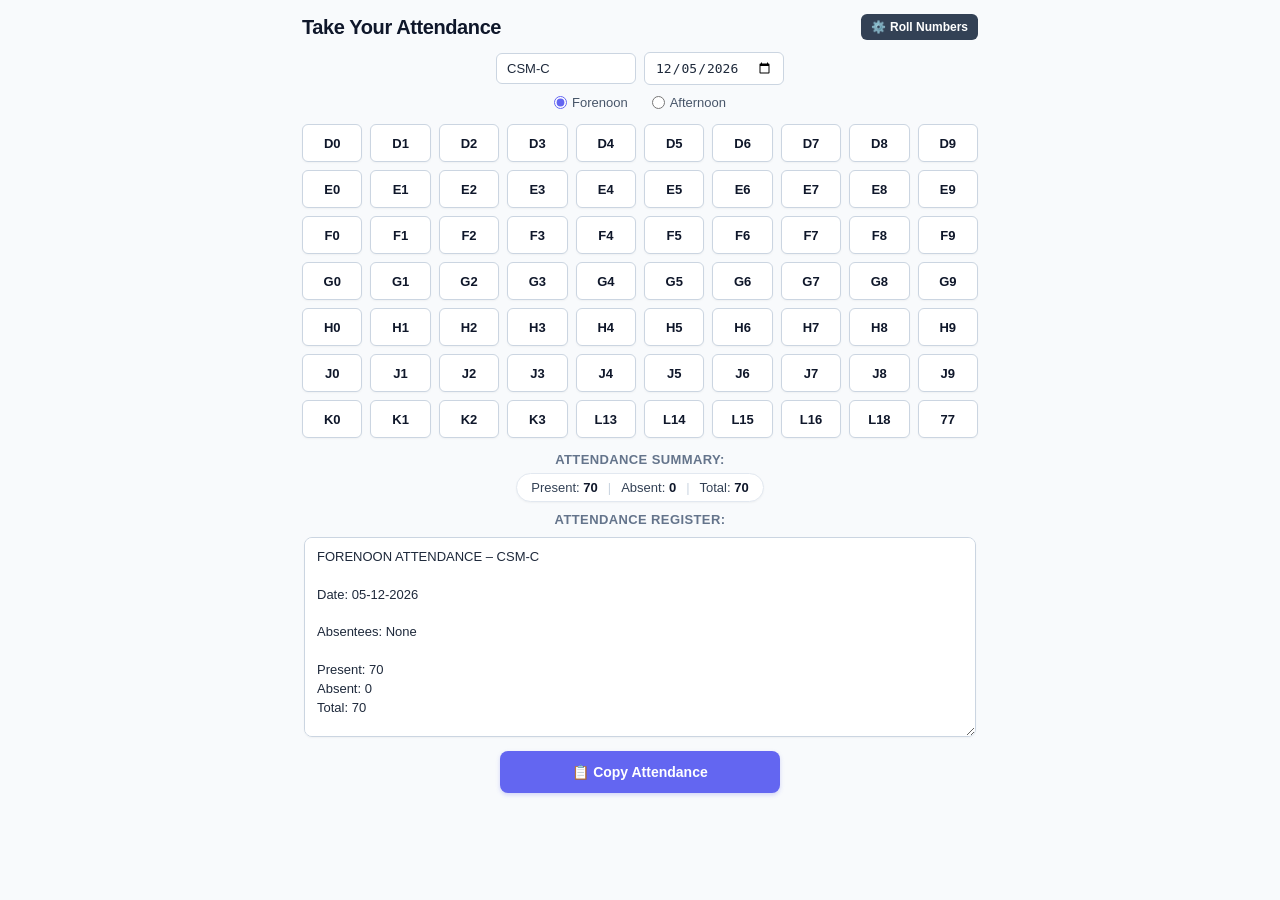
==== index.html @ dca38ea8 "Initial commit: College Attendance Management Web Application" ====
<!DOCTYPE html>
<html lang="en">
<head>
  <meta charset="UTF-8">
  <meta name="viewport" content="width=device-width, initial-scale=1.0">
  <title>College Attendance</title>
  <link rel="stylesheet" href="style.css">
</head>
<body>

  <!-- Top Navigation / Header -->
  <div class="header-bar">
    <h1>Take Your Attendance</h1>
    <button class="settings-btn" onclick="openRollManager()" title="Manage Roll Numbers">
      <span class="settings-icon">⚙️</span> <span class="settings-label">Roll Numbers</span>
    </button>
  </div>

  <!-- Subject & Date -->
  <div class="top">
    <input type="text" id="subject" placeholder="Enter Subject" value="CSM-C" autocomplete="off">
    <input type="date" id="date">
  </div>

  <!-- Session Selection -->
  <div class="session-control">
    <label class="radio-label">
      <input type="radio" name="session" value="FORENOON" checked>
      <span>Forenoon</span>
    </label>
    <label class="radio-label">
      <input type="radio" name="session" value="AFTERNOON">
      <span>Afternoon</span>
    </label>
  </div>

  <!-- Roll buttons container -->
  <div id="rollContainer" class="roll-grid"></div>

  <!-- Summary -->
  <div class="summary-section">
    <h3 class="section-title">Attendance Summary:</h3>
    <div class="summary-bar">
      <span class="summary-item">Present: <b id="present">0</b></span>
      <span class="summary-divider">|</span>
      <span class="summary-item">Absent: <b id="absentCount">0</b></span>
      <span class="summary-divider">|</span>
      <span class="summary-item">Total: <b id="total">0</b></span>
    </div>
  </div>

  <!-- Output -->
  <div class="register-section">
    <h3 class="section-title">Attendance Register:</h3>
    <textarea id="output" readonly></textarea>
    <br>
    <button class="copy-btn" onclick="copyText()">📋 Copy Attendance</button>
  </div>

  <!-- Roll Number Management Modal -->
  <div id="settingsModal" class="modal-overlay" style="display: none;">
    <div class="modal-content">
      <div class="modal-header">
        <h2>Roll Number Management (<span id="modalClassBadge">CSM-C</span>)</h2>
        <button class="close-btn" onclick="closeRollManager()">&times;</button>
      </div>
      
      <div class="modal-toolbar">
        <button class="btn-primary" onclick="openAddRollModal()">+ Add Roll Number</button>
        <div class="search-box">
          <input type="text" id="rollSearchInput" placeholder="Search Roll Number..." oninput="handleRollSearch(this.value)">
        </div>
      </div>

      <div class="roll-list-container">
        <table class="roll-table">
          <thead>
            <tr>
              <th style="width: 50px;">#</th>
              <th>Roll Number</th>
              <th style="width: 100px;">Reorder</th>
              <th style="width: 140px;">Actions</th>
            </tr>
          </thead>
          <tbody id="rollTableBody">
            <!-- Dynamic Roll rows -->
          </tbody>
        </table>
      </div>

      <div class="modal-footer">
        <button class="btn-danger-outline" onclick="handleResetRolls()">Reset to Default Roll Numbers</button>
        <button class="btn-secondary" onclick="closeRollManager()">Close</button>
      </div>
    </div>
  </div>

  <!-- Add / Edit Roll Number Modal -->
  <div id="rollEditModal" class="modal-overlay" style="display: none;">
    <div class="modal-content modal-sm">
      <div class="modal-header">
        <h3 id="rollEditModalTitle">Add Roll Number</h3>
        <button class="close-btn" onclick="closeRollEditModal()">&times;</button>
      </div>
      <div class="modal-body">
        <label for="rollInput">Roll Number:</label>
        <input type="text" id="rollInput" placeholder="e.g. L19" maxlength="20" autofocus>
        <p id="rollInputError" class="error-msg" style="display: none;"></p>
      </div>
      <div class="modal-footer">
        <button class="btn-secondary" onclick="closeRollEditModal()">Cancel</button>
        <button class="btn-primary" id="saveRollBtn" onclick="saveRollNumber()">Save</button>
      </div>
    </div>
  </div>

  <script src="scrip.js"></script>
</body>
</html>
---- style.css ----
/* =========================================================
   Universal Reset & Base Styles
   ========================================================= */
*, *::before, *::after {
  box-sizing: border-box;
}

html, body {
  margin: 0;
  padding: 0;
  width: 100%;
  max-width: 100vw;
  overflow-x: hidden;
  font-family: -apple-system, BlinkMacSystemFont, "Segoe UI", Roboto, Helvetica, Arial, sans-serif;
  background: #f8fafc;
  color: #1e293b;
  -webkit-font-smoothing: antialiased;
}

body {
  padding: 10px 10px 24px 10px;
  text-align: center;
}

/* =========================================================
   Header Bar
   ========================================================= */
.header-bar {
  display: flex;
  justify-content: space-between;
  align-items: center;
  max-width: 680px;
  margin: 0 auto 8px auto;
  padding: 4px 2px;
}

.header-bar h1 {
  font-size: 1.25rem;
  font-weight: 700;
  margin: 0;
  color: #0f172a;
  letter-spacing: -0.02em;
}

.settings-btn {
  padding: 6px 10px;
  font-size: 12px;
  font-weight: 600;
  background: #334155;
  color: #ffffff;
  border-radius: 6px;
  border: none;
  cursor: pointer;
  display: inline-flex;
  align-items: center;
  gap: 4px;
  white-space: nowrap;
  touch-action: manipulation;
  transition: background 0.15s ease;
}

.settings-btn:hover {
  background: #1e293b;
}

/* =========================================================
   Controls (Subject, Date, Session)
   ========================================================= */
.top {
  display: flex;
  justify-content: center;
  align-items: center;
  gap: 8px;
  flex-wrap: wrap;
  max-width: 680px;
  margin: 0 auto 6px auto;
}

.top input {
  padding: 7px 10px;
  width: 140px;
  border-radius: 6px;
  border: 1px solid #cbd5e1;
  font-size: 13px;
  background: #ffffff;
  color: #1e293b;
  outline: none;
  transition: border-color 0.15s;
}

.top input:focus {
  border-color: #6366f1;
  box-shadow: 0 0 0 2px rgba(99, 102, 241, 0.15);
}

.session-control {
  display: flex;
  justify-content: center;
  align-items: center;
  gap: 12px;
  margin: 6px auto 10px auto;
  font-size: 13px;
  font-weight: 500;
  color: #475569;
}

.radio-label {
  display: inline-flex;
  align-items: center;
  gap: 5px;
  cursor: pointer;
  user-select: none;
  padding: 4px 6px;
  border-radius: 4px;
}

.radio-label input {
  margin: 0;
  cursor: pointer;
  accent-color: #6366f1;
}

/* =========================================================
   Roll Numbers Responsive Grid
   ========================================================= */
.roll-grid {
  display: grid;
  grid-template-columns: repeat(5, 1fr);
  gap: 6px;
  max-width: 680px;
  margin: 8px auto 14px auto;
  padding: 0 2px;
}

/* Breakpoints for column density */
@media (max-width: 340px) {
  .roll-grid {
    grid-template-columns: repeat(4, 1fr);
    gap: 4px;
  }
}

@media (min-width: 390px) and (max-width: 539px) {
  .roll-grid {
    grid-template-columns: repeat(6, 1fr);
    gap: 6px;
  }
}

@media (min-width: 540px) and (max-width: 767px) {
  .roll-grid {
    grid-template-columns: repeat(8, 1fr);
    gap: 6px;
  }
}

@media (min-width: 768px) {
  .roll-grid {
    grid-template-columns: repeat(10, 1fr);
    gap: 8px;
  }
}

.roll-btn {
  width: 100%;
  height: 38px;
  min-height: 38px;
  padding: 0;
  margin: 0;
  border-radius: 6px;
  border: 1px solid #cbd5e1;
  cursor: pointer;
  background: #ffffff;
  color: #0f172a;
  font-size: 13px;
  font-weight: 600;
  display: flex;
  align-items: center;
  justify-content: center;
  user-select: none;
  touch-action: manipulation;
  -webkit-tap-highlight-color: transparent;
  box-shadow: 0 1px 2px rgba(0, 0, 0, 0.04);
  transition: transform 0.1s, background-color 0.15s, border-color 0.15s;
}

.roll-btn:hover {
  background: #f1f5f9;
}

.roll-btn:active {
  transform: scale(0.93);
}

.roll-btn.absent {
  background: #ef4444;
  border-color: #dc2626;
  color: #ffffff;
  font-weight: 700;
  box-shadow: 0 2px 4px rgba(239, 68, 68, 0.25);
}

/* =========================================================
   Attendance Summary
   ========================================================= */
.summary-section {
  max-width: 680px;
  margin: 8px auto;
  padding: 0 4px;
}

.section-title {
  font-size: 13px;
  font-weight: 600;
  margin: 0 0 6px 0;
  color: #64748b;
  text-transform: uppercase;
  letter-spacing: 0.03em;
}

.summary-bar {
  display: inline-flex;
  align-items: center;
  justify-content: center;
  gap: 10px;
  background: #ffffff;
  padding: 6px 14px;
  border-radius: 20px;
  border: 1px solid #e2e8f0;
  font-size: 13px;
  color: #334155;
  box-shadow: 0 1px 2px rgba(0, 0, 0, 0.04);
}

.summary-divider {
  color: #cbd5e1;
}

.summary-item b {
  color: #0f172a;
}

/* =========================================================
   Attendance Register & Copy Button
   ========================================================= */
.register-section {
  max-width: 680px;
  margin: 10px auto 0 auto;
  padding: 0 4px;
}

textarea {
  width: 100%;
  height: 200px;
  margin: 4px 0 10px 0;
  font-size: 13px;
  line-height: 1.45;
  font-family: inherit;
  border-radius: 8px;
  border: 1px solid #cbd5e1;
  padding: 10px 12px;
  box-sizing: border-box;
  resize: vertical;
  background: #ffffff;
  color: #1e293b;
  box-shadow: 0 1px 2px rgba(0, 0, 0, 0.04);
}

textarea:focus {
  outline: none;
  border-color: #6366f1;
}

.copy-btn {
  width: 100%;
  max-width: 280px;
  height: 42px;
  padding: 0 16px;
  margin: 0 auto;
  cursor: pointer;
  border-radius: 8px;
  border: none;
  background: #6366f1;
  color: #ffffff;
  font-size: 14px;
  font-weight: 600;
  display: inline-flex;
  align-items: center;
  justify-content: center;
  gap: 6px;
  touch-action: manipulation;
  box-shadow: 0 2px 4px rgba(99, 102, 241, 0.25);
  transition: background 0.15s, transform 0.1s;
}

.copy-btn:hover {
  background: #4f46e5;
}

.copy-btn:active {
  transform: scale(0.97);
}

/* =========================================================
   Modal & Settings UI Styles (Mobile Optimized)
   ========================================================= */
.modal-overlay {
  position: fixed;
  inset: 0;
  width: 100vw;
  height: 100vh;
  background: rgba(15, 23, 42, 0.65);
  backdrop-filter: blur(4px);
  display: flex;
  justify-content: center;
  align-items: center;
  z-index: 9999;
  padding: 10px;
}

.modal-content {
  background: #ffffff;
  border-radius: 12px;
  width: 100%;
  max-width: 580px;
  max-height: 88vh;
  display: flex;
  flex-direction: column;
  box-shadow: 0 20px 25px -5px rgba(0, 0, 0, 0.15);
  overflow: hidden;
  text-align: left;
  animation: modalFadeIn 0.2s ease-out;
}

.modal-content.modal-sm {
  max-width: 360px;
}

@keyframes modalFadeIn {
  from {
    opacity: 0;
    transform: scale(0.96);
  }
  to {
    opacity: 1;
    transform: scale(1);
  }
}

.modal-header {
  display: flex;
  justify-content: space-between;
  align-items: center;
  padding: 12px 16px;
  border-bottom: 1px solid #e2e8f0;
  background: #f8fafc;
}

.modal-header h2,
.modal-header h3 {
  margin: 0;
  font-size: 15px;
  font-weight: 700;
  color: #1e293b;
}

.modal-header #modalClassBadge {
  color: #6366f1;
}

.close-btn {
  background: transparent;
  color: #64748b;
  font-size: 22px;
  line-height: 1;
  padding: 0;
  margin: 0;
  border: none;
  cursor: pointer;
  width: 28px;
  height: 28px;
  border-radius: 4px;
  display: flex;
  align-items: center;
  justify-content: center;
}

.close-btn:hover {
  background: #e2e8f0;
  color: #0f172a;
}

.modal-toolbar {
  display: flex;
  justify-content: space-between;
  align-items: center;
  padding: 10px 14px;
  background: #ffffff;
  border-bottom: 1px solid #e2e8f0;
  gap: 8px;
}

.btn-primary {
  height: 36px;
  padding: 0 12px;
  font-size: 13px;
  font-weight: 600;
  margin: 0;
  white-space: nowrap;
  background: #6366f1;
  color: #ffffff;
  border-radius: 6px;
  border: none;
  cursor: pointer;
  display: inline-flex;
  align-items: center;
  justify-content: center;
  touch-action: manipulation;
  transition: background 0.15s;
}

.btn-primary:hover {
  background: #4f46e5;
}

.search-box {
  flex: 1;
  max-width: 200px;
}

.search-box input {
  width: 100%;
  height: 36px;
  padding: 0 10px;
  border: 1px solid #cbd5e1;
  border-radius: 6px;
  font-size: 13px;
  outline: none;
}

.search-box input:focus {
  border-color: #6366f1;
}

.roll-list-container {
  flex: 1;
  overflow-y: auto;
  max-height: 48vh;
  padding: 0;
  -webkit-overflow-scrolling: touch;
}

.roll-table {
  width: 100%;
  border-collapse: collapse;
}

.roll-table th {
  position: sticky;
  top: 0;
  background: #f1f5f9;
  color: #475569;
  font-size: 12px;
  font-weight: 600;
  padding: 8px 10px;
  border-bottom: 1px solid #cbd5e1;
  text-align: left;
}

.roll-table td {
  padding: 6px 10px;
  border-bottom: 1px solid #f1f5f9;
  font-size: 13px;
  color: #334155;
  vertical-align: middle;
}

.roll-table tr:hover {
  background: #f8fafc;
}

.roll-badge {
  display: inline-block;
  background: #ede9fe;
  color: #4338ca;
  font-weight: 600;
  padding: 3px 8px;
  border-radius: 4px;
  font-size: 12px;
}

.reorder-cell {
  white-space: nowrap;
}

.btn-icon {
  width: 26px;
  height: 26px;
  background: #f1f5f9;
  color: #475569;
  border: 1px solid #cbd5e1;
  border-radius: 4px;
  padding: 0;
  font-size: 10px;
  margin: 0 1px;
  cursor: pointer;
  display: inline-flex;
  align-items: center;
  justify-content: center;
  touch-action: manipulation;
}

.btn-icon:hover:not(:disabled) {
  background: #e2e8f0;
  color: #0f172a;
}

.btn-icon:disabled {
  opacity: 0.35;
  cursor: not-allowed;
}

.actions-cell {
  white-space: nowrap;
}

.btn-sm {
  height: 26px;
  padding: 0 8px;
  font-size: 11px;
  font-weight: 600;
  margin: 0 2px;
  border-radius: 4px;
  border: none;
  cursor: pointer;
  display: inline-flex;
  align-items: center;
  justify-content: center;
  touch-action: manipulation;
}

.btn-edit {
  background: #3b82f6;
  color: #ffffff;
}

.btn-edit:hover {
  background: #2563eb;
}

.btn-delete {
  background: #ef4444;
  color: #ffffff;
}

.btn-delete:hover {
  background: #dc2626;
}

.no-data {
  text-align: center;
  padding: 24px !important;
  color: #94a3b8;
  font-style: italic;
  font-size: 13px;
}

.modal-footer {
  display: flex;
  justify-content: space-between;
  align-items: center;
  padding: 10px 14px;
  border-top: 1px solid #e2e8f0;
  background: #f8fafc;
  gap: 8px;
}

.btn-danger-outline {
  height: 36px;
  background: transparent;
  color: #ef4444;
  border: 1px solid #fca5a5;
  padding: 0 10px;
  font-size: 12px;
  font-weight: 600;
  margin: 0;
  border-radius: 6px;
  cursor: pointer;
  touch-action: manipulation;
}

.btn-danger-outline:hover {
  background: #fee2e2;
  border-color: #ef4444;
}

.btn-secondary {
  height: 36px;
  background: #64748b;
  color: #ffffff;
  padding: 0 14px;
  font-size: 13px;
  font-weight: 600;
  margin: 0;
  border-radius: 6px;
  border: none;
  cursor: pointer;
  touch-action: manipulation;
}

.btn-secondary:hover {
  background: #475569;
}

.modal-body {
  padding: 16px;
}

.modal-body label {
  display: block;
  font-weight: 600;
  font-size: 13px;
  color: #334155;
  margin-bottom: 6px;
}

.modal-body input {
  width: 100%;
  height: 38px;
  padding: 0 10px;
  border: 1px solid #cbd5e1;
  border-radius: 6px;
  font-size: 14px;
  box-sizing: border-box;
}

.modal-body input:focus {
  outline: none;
  border-color: #6366f1;
  box-shadow: 0 0 0 2px rgba(99, 102, 241, 0.2);
}

.error-msg {
  color: #ef4444;
  font-size: 12px;
  margin: 6px 0 0 0;
}

/* Responsive modal tweaks for small mobile */
@media (max-width: 400px) {
  .header-bar h1 {
    font-size: 1.1rem;
  }
  .settings-btn {
    padding: 5px 8px;
    font-size: 11px;
  }
  .modal-toolbar {
    flex-direction: column;
    align-items: stretch;
  }
  .search-box {
    max-width: 100%;
  }
  .modal-footer {
    flex-direction: column;
    align-items: stretch;
  }
  .modal-footer button {
    width: 100%;
  }
}
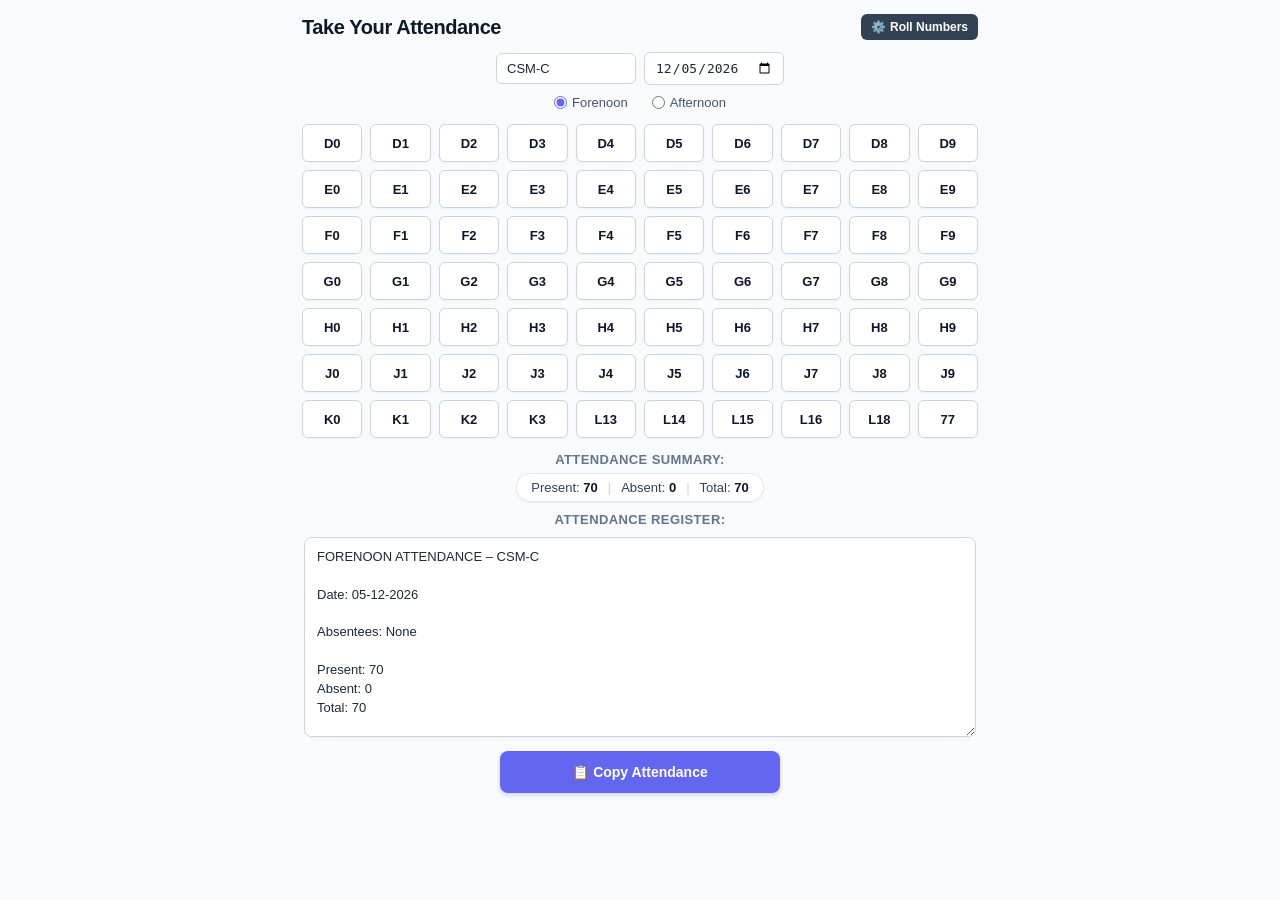
==== commit 53975963: "Update SEO metadata: title, description, robots, canonical URL" ====
--- a/index.html
+++ b/index.html
@@ -3,7 +3,10 @@
 <head>
   <meta charset="UTF-8">
   <meta name="viewport" content="width=device-width, initial-scale=1.0">
-  <title>College Attendance</title>
+  <title>CSM-C College Attendance | Attendance Management System</title>
+  <meta name="description" content="CSM-C College Attendance Management System for managing student attendance, roll numbers, and attendance registers.">
+  <meta name="robots" content="index, follow">
+  <link rel="canonical" href="https://rtrproject.vercel.app/">
   <link rel="stylesheet" href="style.css">
 </head>
 <body>
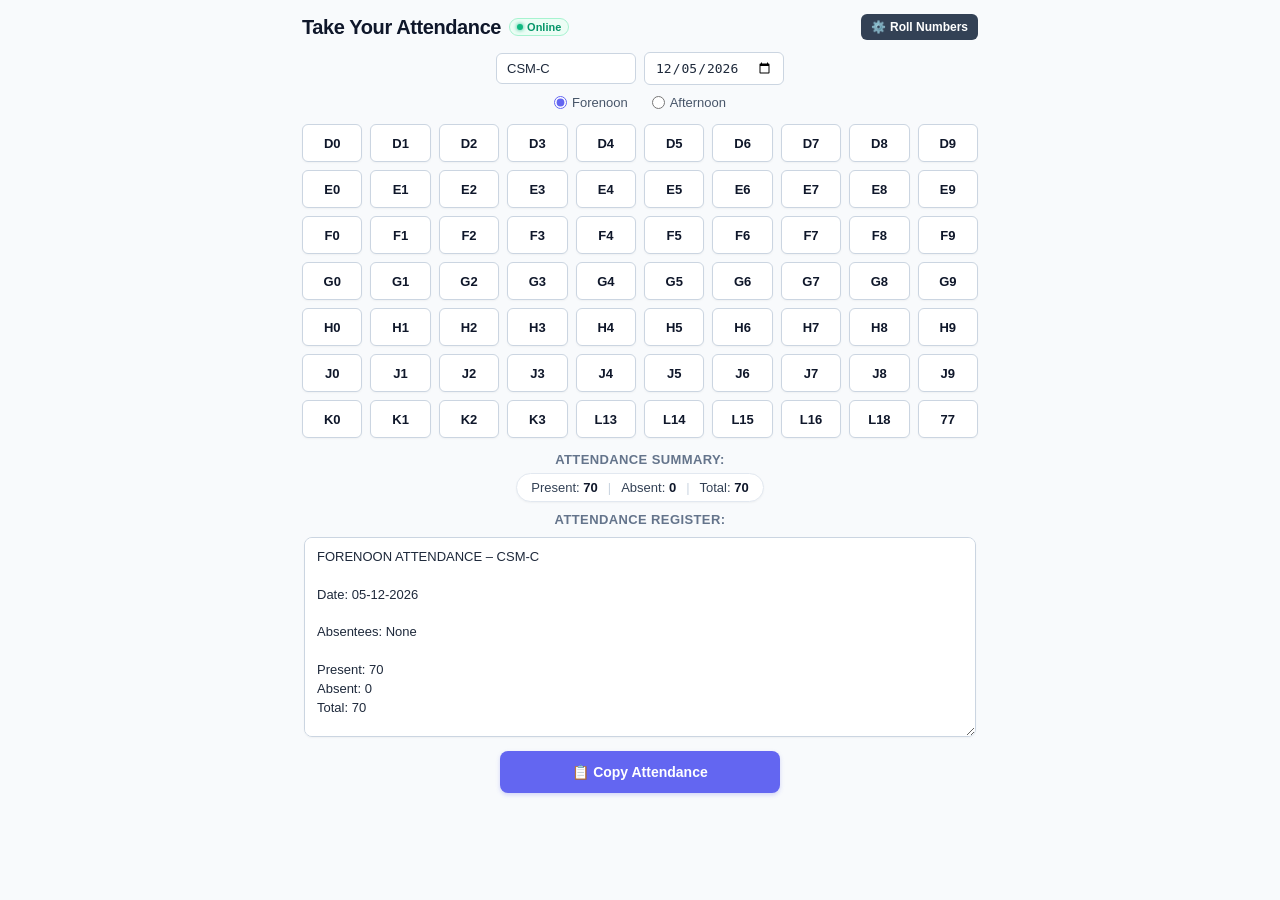
==== commit 0e3bdccc: "Convert to offline-first PWA with Service Worker, manifest, and offline status indicator" ====
--- a/index.html
+++ b/index.html
@@ -3,20 +3,35 @@
 <head>
   <meta charset="UTF-8">
   <meta name="viewport" content="width=device-width, initial-scale=1.0">
+  <meta name="theme-color" content="#6366f1">
   <title>CSM-C College Attendance | Attendance Management System</title>
   <meta name="description" content="CSM-C College Attendance Management System for managing student attendance, roll numbers, and attendance registers.">
   <meta name="robots" content="index, follow">
   <link rel="canonical" href="https://rtrproject.vercel.app/">
+  <link rel="manifest" href="manifest.json">
+  <link rel="icon" href="icon.svg" type="image/svg+xml">
+  <link rel="apple-touch-icon" href="icon.svg">
   <link rel="stylesheet" href="style.css">
 </head>
 <body>
 
   <!-- Top Navigation / Header -->
   <div class="header-bar">
-    <h1>Take Your Attendance</h1>
-    <button class="settings-btn" onclick="openRollManager()" title="Manage Roll Numbers">
-      <span class="settings-icon">⚙️</span> <span class="settings-label">Roll Numbers</span>
-    </button>
+    <div class="header-left">
+      <h1>Take Your Attendance</h1>
+      <span id="connectionStatus" class="status-badge online" title="Connection Status">
+        <span class="status-dot"></span>
+        <span class="status-text">Online</span>
+      </span>
+    </div>
+    <div class="header-actions">
+      <button id="pwaInstallBtn" class="install-btn" style="display: none;" title="Install RTR Attendance">
+        ⬇️ Install
+      </button>
+      <button class="settings-btn" onclick="openRollManager()" title="Manage Roll Numbers">
+        <span class="settings-icon">⚙️</span> <span class="settings-label">Roll Numbers</span>
+      </button>
+    </div>
   </div>
 
   <!-- Subject & Date -->
--- a/style.css
+++ b/style.css
@@ -32,6 +32,14 @@
   max-width: 680px;
   margin: 0 auto 8px auto;
   padding: 4px 2px;
+  gap: 8px;
+}
+
+.header-left {
+  display: flex;
+  align-items: center;
+  gap: 8px;
+  text-align: left;
 }
 
 .header-bar h1 {
@@ -40,6 +48,81 @@
   margin: 0;
   color: #0f172a;
   letter-spacing: -0.02em;
+}
+
+/* Offline / Online Status Badge */
+.status-badge {
+  display: inline-flex;
+  align-items: center;
+  gap: 4px;
+  padding: 2px 7px;
+  border-radius: 12px;
+  font-size: 11px;
+  font-weight: 600;
+  user-select: none;
+  transition: all 0.2s ease;
+}
+
+.status-badge .status-dot {
+  width: 6px;
+  height: 6px;
+  border-radius: 50%;
+  display: inline-block;
+}
+
+.status-badge.online {
+  background: #ecfdf5;
+  color: #059669;
+  border: 1px solid #a7f3d0;
+}
+
+.status-badge.online .status-dot {
+  background: #10b981;
+  box-shadow: 0 0 4px #10b981;
+}
+
+.status-badge.offline {
+  background: #fff1f2;
+  color: #e11d48;
+  border: 1px solid #fecdd3;
+  animation: pulseOffline 2s infinite ease-in-out;
+}
+
+.status-badge.offline .status-dot {
+  background: #f43f5e;
+}
+
+@keyframes pulseOffline {
+  0%, 100% { opacity: 1; }
+  50% { opacity: 0.7; }
+}
+
+.header-actions {
+  display: flex;
+  align-items: center;
+  gap: 6px;
+}
+
+.install-btn {
+  padding: 6px 10px;
+  font-size: 12px;
+  font-weight: 600;
+  background: #10b981;
+  color: #ffffff;
+  border-radius: 6px;
+  border: none;
+  cursor: pointer;
+  display: inline-flex;
+  align-items: center;
+  gap: 4px;
+  white-space: nowrap;
+  touch-action: manipulation;
+  box-shadow: 0 1px 2px rgba(16, 185, 129, 0.2);
+  transition: background 0.15s ease;
+}
+
+.install-btn:hover {
+  background: #059669;
 }
 
 .settings-btn {
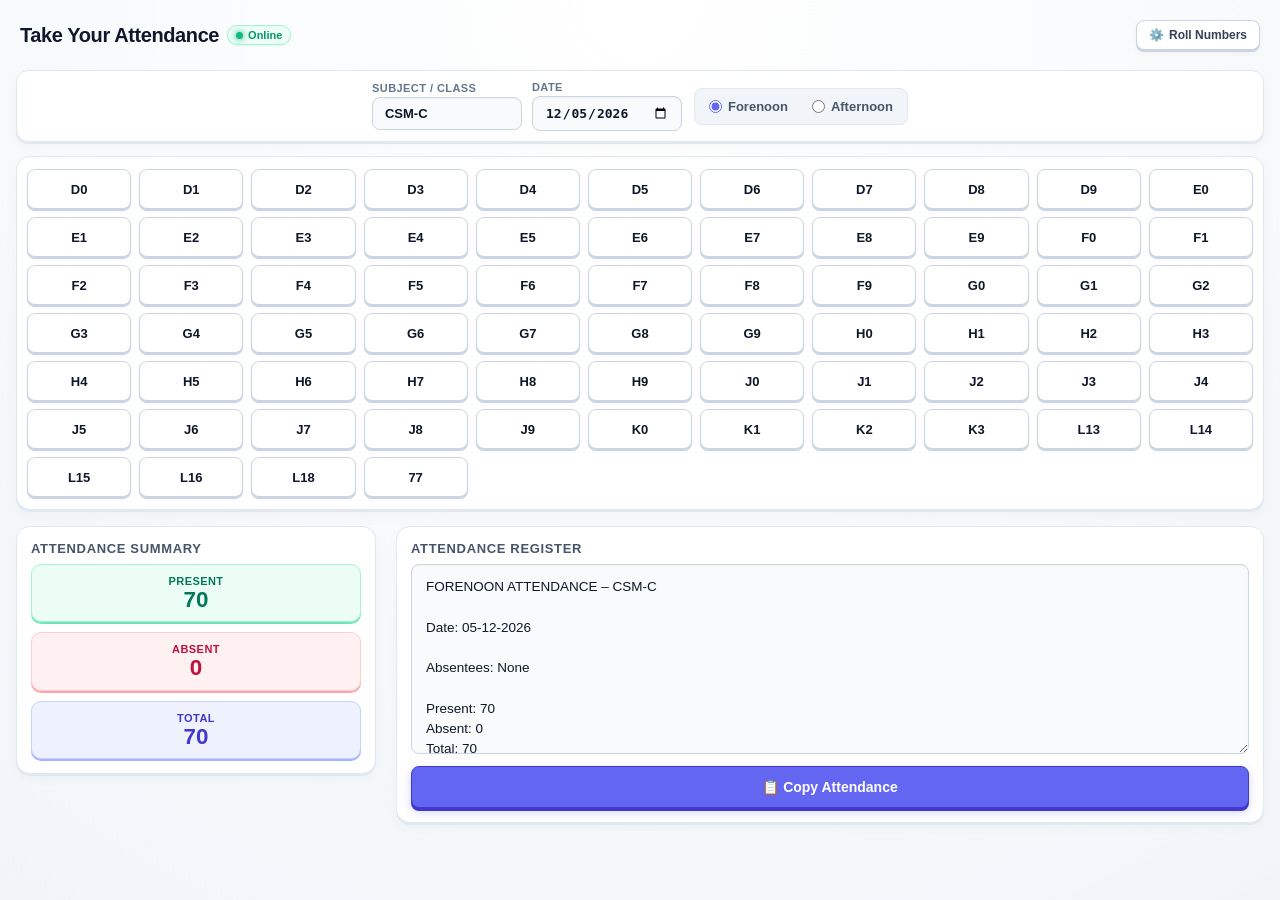
==== commit 820c24c5: "Optimize responsive layout for both mobile and laptop screens with light 3D aesthetic" ====
--- a/index.html
+++ b/index.html
@@ -15,64 +15,85 @@
 </head>
 <body>
 
-  <!-- Top Navigation / Header -->
-  <div class="header-bar">
-    <div class="header-left">
-      <h1>Take Your Attendance</h1>
-      <span id="connectionStatus" class="status-badge online" title="Connection Status">
-        <span class="status-dot"></span>
-        <span class="status-text">Online</span>
-      </span>
+  <div class="app-container">
+    <!-- Top Navigation / Header -->
+    <div class="header-bar">
+      <div class="header-left">
+        <h1>Take Your Attendance</h1>
+        <span id="connectionStatus" class="status-badge online" title="Connection Status">
+          <span class="status-dot"></span>
+          <span class="status-text">Online</span>
+        </span>
+      </div>
+      <div class="header-actions">
+        <button id="pwaInstallBtn" class="install-btn" style="display: none;" title="Install RTR Attendance">
+          ⬇️ Install
+        </button>
+        <button class="settings-btn" onclick="openRollManager()" title="Manage Roll Numbers">
+          <span class="settings-icon">⚙️</span> <span class="settings-label">Roll Numbers</span>
+        </button>
+      </div>
     </div>
-    <div class="header-actions">
-      <button id="pwaInstallBtn" class="install-btn" style="display: none;" title="Install RTR Attendance">
-        ⬇️ Install
-      </button>
-      <button class="settings-btn" onclick="openRollManager()" title="Manage Roll Numbers">
-        <span class="settings-icon">⚙️</span> <span class="settings-label">Roll Numbers</span>
-      </button>
+
+    <!-- Top Control Card (Subject, Date, Session) -->
+    <div class="controls-card">
+      <div class="top">
+        <div class="input-wrap">
+          <label for="subject" class="field-label">Subject / Class</label>
+          <input type="text" id="subject" placeholder="Enter Subject" value="CSM-C" autocomplete="off">
+        </div>
+        <div class="input-wrap">
+          <label for="date" class="field-label">Date</label>
+          <input type="date" id="date">
+        </div>
+      </div>
+
+      <!-- Session Selection -->
+      <div class="session-control">
+        <label class="radio-label">
+          <input type="radio" name="session" value="FORENOON" checked>
+          <span>Forenoon</span>
+        </label>
+        <label class="radio-label">
+          <input type="radio" name="session" value="AFTERNOON">
+          <span>Afternoon</span>
+        </label>
+      </div>
     </div>
-  </div>
 
-  <!-- Subject & Date -->
-  <div class="top">
-    <input type="text" id="subject" placeholder="Enter Subject" value="CSM-C" autocomplete="off">
-    <input type="date" id="date">
-  </div>
+    <!-- Roll buttons container -->
+    <div class="roll-section">
+      <div id="rollContainer" class="roll-grid"></div>
+    </div>
 
-  <!-- Session Selection -->
-  <div class="session-control">
-    <label class="radio-label">
-      <input type="radio" name="session" value="FORENOON" checked>
-      <span>Forenoon</span>
-    </label>
-    <label class="radio-label">
-      <input type="radio" name="session" value="AFTERNOON">
-      <span>Afternoon</span>
-    </label>
-  </div>
+    <!-- Summary & Register Grid on Laptop, Stacked on Mobile -->
+    <div class="attendance-dashboard">
+      <!-- Summary -->
+      <div class="summary-section">
+        <h3 class="section-title">Attendance Summary</h3>
+        <div class="summary-cards">
+          <div class="stat-card stat-present">
+            <span class="stat-label">Present</span>
+            <span class="stat-value" id="present">0</span>
+          </div>
+          <div class="stat-card stat-absent">
+            <span class="stat-label">Absent</span>
+            <span class="stat-value" id="absentCount">0</span>
+          </div>
+          <div class="stat-card stat-total">
+            <span class="stat-label">Total</span>
+            <span class="stat-value" id="total">0</span>
+          </div>
+        </div>
+      </div>
 
-  <!-- Roll buttons container -->
-  <div id="rollContainer" class="roll-grid"></div>
-
-  <!-- Summary -->
-  <div class="summary-section">
-    <h3 class="section-title">Attendance Summary:</h3>
-    <div class="summary-bar">
-      <span class="summary-item">Present: <b id="present">0</b></span>
-      <span class="summary-divider">|</span>
-      <span class="summary-item">Absent: <b id="absentCount">0</b></span>
-      <span class="summary-divider">|</span>
-      <span class="summary-item">Total: <b id="total">0</b></span>
+      <!-- Output -->
+      <div class="register-section">
+        <h3 class="section-title">Attendance Register</h3>
+        <textarea id="output" readonly></textarea>
+        <button class="copy-btn" onclick="copyText()">📋 Copy Attendance</button>
+      </div>
     </div>
-  </div>
-
-  <!-- Output -->
-  <div class="register-section">
-    <h3 class="section-title">Attendance Register:</h3>
-    <textarea id="output" readonly></textarea>
-    <br>
-    <button class="copy-btn" onclick="copyText()">📋 Copy Attendance</button>
   </div>
 
   <!-- Roll Number Management Modal -->
--- a/style.css
+++ b/style.css
@@ -1,756 +1,973 @@
-/* =========================================================
-   Universal Reset & Base Styles
-   ========================================================= */
-*, *::before, *::after {
-  box-sizing: border-box;
-}
-
-html, body {
-  margin: 0;
-  padding: 0;
-  width: 100%;
-  max-width: 100vw;
-  overflow-x: hidden;
-  font-family: -apple-system, BlinkMacSystemFont, "Segoe UI", Roboto, Helvetica, Arial, sans-serif;
-  background: #f8fafc;
-  color: #1e293b;
-  -webkit-font-smoothing: antialiased;
-}
-
-body {
-  padding: 10px 10px 24px 10px;
-  text-align: center;
-}
-
-/* =========================================================
-   Header Bar
-   ========================================================= */
-.header-bar {
-  display: flex;
-  justify-content: space-between;
-  align-items: center;
-  max-width: 680px;
-  margin: 0 auto 8px auto;
-  padding: 4px 2px;
-  gap: 8px;
-}
-
-.header-left {
-  display: flex;
-  align-items: center;
-  gap: 8px;
-  text-align: left;
-}
-
-.header-bar h1 {
-  font-size: 1.25rem;
-  font-weight: 700;
-  margin: 0;
-  color: #0f172a;
-  letter-spacing: -0.02em;
-}
-
-/* Offline / Online Status Badge */
-.status-badge {
-  display: inline-flex;
-  align-items: center;
-  gap: 4px;
-  padding: 2px 7px;
-  border-radius: 12px;
-  font-size: 11px;
-  font-weight: 600;
-  user-select: none;
-  transition: all 0.2s ease;
-}
-
-.status-badge .status-dot {
-  width: 6px;
-  height: 6px;
-  border-radius: 50%;
-  display: inline-block;
-}
-
-.status-badge.online {
-  background: #ecfdf5;
-  color: #059669;
-  border: 1px solid #a7f3d0;
-}
-
-.status-badge.online .status-dot {
-  background: #10b981;
-  box-shadow: 0 0 4px #10b981;
-}
-
-.status-badge.offline {
-  background: #fff1f2;
-  color: #e11d48;
-  border: 1px solid #fecdd3;
-  animation: pulseOffline 2s infinite ease-in-out;
-}
-
-.status-badge.offline .status-dot {
-  background: #f43f5e;
-}
-
-@keyframes pulseOffline {
-  0%, 100% { opacity: 1; }
-  50% { opacity: 0.7; }
-}
-
-.header-actions {
-  display: flex;
-  align-items: center;
-  gap: 6px;
-}
-
-.install-btn {
-  padding: 6px 10px;
-  font-size: 12px;
-  font-weight: 600;
-  background: #10b981;
-  color: #ffffff;
-  border-radius: 6px;
-  border: none;
-  cursor: pointer;
-  display: inline-flex;
-  align-items: center;
-  gap: 4px;
-  white-space: nowrap;
-  touch-action: manipulation;
-  box-shadow: 0 1px 2px rgba(16, 185, 129, 0.2);
-  transition: background 0.15s ease;
-}
-
-.install-btn:hover {
-  background: #059669;
-}
-
-.settings-btn {
-  padding: 6px 10px;
-  font-size: 12px;
-  font-weight: 600;
-  background: #334155;
-  color: #ffffff;
-  border-radius: 6px;
-  border: none;
-  cursor: pointer;
-  display: inline-flex;
-  align-items: center;
-  gap: 4px;
-  white-space: nowrap;
-  touch-action: manipulation;
-  transition: background 0.15s ease;
-}
-
-.settings-btn:hover {
-  background: #1e293b;
-}
-
-/* =========================================================
-   Controls (Subject, Date, Session)
-   ========================================================= */
-.top {
-  display: flex;
-  justify-content: center;
-  align-items: center;
-  gap: 8px;
-  flex-wrap: wrap;
-  max-width: 680px;
-  margin: 0 auto 6px auto;
-}
-
-.top input {
-  padding: 7px 10px;
-  width: 140px;
-  border-radius: 6px;
-  border: 1px solid #cbd5e1;
-  font-size: 13px;
-  background: #ffffff;
-  color: #1e293b;
-  outline: none;
-  transition: border-color 0.15s;
-}
-
-.top input:focus {
-  border-color: #6366f1;
-  box-shadow: 0 0 0 2px rgba(99, 102, 241, 0.15);
-}
-
-.session-control {
-  display: flex;
-  justify-content: center;
-  align-items: center;
-  gap: 12px;
-  margin: 6px auto 10px auto;
-  font-size: 13px;
-  font-weight: 500;
-  color: #475569;
-}
-
-.radio-label {
-  display: inline-flex;
-  align-items: center;
-  gap: 5px;
-  cursor: pointer;
-  user-select: none;
-  padding: 4px 6px;
-  border-radius: 4px;
-}
-
-.radio-label input {
-  margin: 0;
-  cursor: pointer;
-  accent-color: #6366f1;
-}
-
-/* =========================================================
-   Roll Numbers Responsive Grid
-   ========================================================= */
-.roll-grid {
-  display: grid;
-  grid-template-columns: repeat(5, 1fr);
-  gap: 6px;
-  max-width: 680px;
-  margin: 8px auto 14px auto;
-  padding: 0 2px;
-}
-
-/* Breakpoints for column density */
-@media (max-width: 340px) {
-  .roll-grid {
-    grid-template-columns: repeat(4, 1fr);
-    gap: 4px;
-  }
-}
-
-@media (min-width: 390px) and (max-width: 539px) {
-  .roll-grid {
-    grid-template-columns: repeat(6, 1fr);
-    gap: 6px;
-  }
-}
-
-@media (min-width: 540px) and (max-width: 767px) {
-  .roll-grid {
-    grid-template-columns: repeat(8, 1fr);
-    gap: 6px;
-  }
-}
-
-@media (min-width: 768px) {
-  .roll-grid {
-    grid-template-columns: repeat(10, 1fr);
-    gap: 8px;
-  }
-}
-
-.roll-btn {
-  width: 100%;
-  height: 38px;
-  min-height: 38px;
-  padding: 0;
-  margin: 0;
-  border-radius: 6px;
-  border: 1px solid #cbd5e1;
-  cursor: pointer;
-  background: #ffffff;
-  color: #0f172a;
-  font-size: 13px;
-  font-weight: 600;
-  display: flex;
-  align-items: center;
-  justify-content: center;
-  user-select: none;
-  touch-action: manipulation;
-  -webkit-tap-highlight-color: transparent;
-  box-shadow: 0 1px 2px rgba(0, 0, 0, 0.04);
-  transition: transform 0.1s, background-color 0.15s, border-color 0.15s;
-}
-
-.roll-btn:hover {
-  background: #f1f5f9;
-}
-
-.roll-btn:active {
-  transform: scale(0.93);
-}
-
-.roll-btn.absent {
-  background: #ef4444;
-  border-color: #dc2626;
-  color: #ffffff;
-  font-weight: 700;
-  box-shadow: 0 2px 4px rgba(239, 68, 68, 0.25);
-}
-
-/* =========================================================
-   Attendance Summary
-   ========================================================= */
-.summary-section {
-  max-width: 680px;
-  margin: 8px auto;
-  padding: 0 4px;
-}
-
-.section-title {
-  font-size: 13px;
-  font-weight: 600;
-  margin: 0 0 6px 0;
-  color: #64748b;
-  text-transform: uppercase;
-  letter-spacing: 0.03em;
-}
-
-.summary-bar {
-  display: inline-flex;
-  align-items: center;
-  justify-content: center;
-  gap: 10px;
-  background: #ffffff;
-  padding: 6px 14px;
-  border-radius: 20px;
-  border: 1px solid #e2e8f0;
-  font-size: 13px;
-  color: #334155;
-  box-shadow: 0 1px 2px rgba(0, 0, 0, 0.04);
-}
-
-.summary-divider {
-  color: #cbd5e1;
-}
-
-.summary-item b {
-  color: #0f172a;
-}
-
-/* =========================================================
-   Attendance Register & Copy Button
-   ========================================================= */
-.register-section {
-  max-width: 680px;
-  margin: 10px auto 0 auto;
-  padding: 0 4px;
-}
-
-textarea {
-  width: 100%;
-  height: 200px;
-  margin: 4px 0 10px 0;
-  font-size: 13px;
-  line-height: 1.45;
-  font-family: inherit;
-  border-radius: 8px;
-  border: 1px solid #cbd5e1;
-  padding: 10px 12px;
-  box-sizing: border-box;
-  resize: vertical;
-  background: #ffffff;
-  color: #1e293b;
-  box-shadow: 0 1px 2px rgba(0, 0, 0, 0.04);
-}
-
-textarea:focus {
-  outline: none;
-  border-color: #6366f1;
-}
-
-.copy-btn {
-  width: 100%;
-  max-width: 280px;
-  height: 42px;
-  padding: 0 16px;
-  margin: 0 auto;
-  cursor: pointer;
-  border-radius: 8px;
-  border: none;
-  background: #6366f1;
-  color: #ffffff;
-  font-size: 14px;
-  font-weight: 600;
-  display: inline-flex;
-  align-items: center;
-  justify-content: center;
-  gap: 6px;
-  touch-action: manipulation;
-  box-shadow: 0 2px 4px rgba(99, 102, 241, 0.25);
-  transition: background 0.15s, transform 0.1s;
-}
-
-.copy-btn:hover {
-  background: #4f46e5;
-}
-
-.copy-btn:active {
-  transform: scale(0.97);
-}
-
-/* =========================================================
-   Modal & Settings UI Styles (Mobile Optimized)
-   ========================================================= */
-.modal-overlay {
-  position: fixed;
-  inset: 0;
-  width: 100vw;
-  height: 100vh;
-  background: rgba(15, 23, 42, 0.65);
-  backdrop-filter: blur(4px);
-  display: flex;
-  justify-content: center;
-  align-items: center;
-  z-index: 9999;
-  padding: 10px;
-}
-
-.modal-content {
-  background: #ffffff;
-  border-radius: 12px;
-  width: 100%;
-  max-width: 580px;
-  max-height: 88vh;
-  display: flex;
-  flex-direction: column;
-  box-shadow: 0 20px 25px -5px rgba(0, 0, 0, 0.15);
-  overflow: hidden;
-  text-align: left;
-  animation: modalFadeIn 0.2s ease-out;
-}
-
-.modal-content.modal-sm {
-  max-width: 360px;
-}
-
-@keyframes modalFadeIn {
-  from {
-    opacity: 0;
-    transform: scale(0.96);
-  }
-  to {
-    opacity: 1;
-    transform: scale(1);
-  }
-}
-
-.modal-header {
-  display: flex;
-  justify-content: space-between;
-  align-items: center;
-  padding: 12px 16px;
-  border-bottom: 1px solid #e2e8f0;
-  background: #f8fafc;
-}
-
-.modal-header h2,
-.modal-header h3 {
-  margin: 0;
-  font-size: 15px;
-  font-weight: 700;
-  color: #1e293b;
-}
-
-.modal-header #modalClassBadge {
-  color: #6366f1;
-}
-
-.close-btn {
-  background: transparent;
-  color: #64748b;
-  font-size: 22px;
-  line-height: 1;
-  padding: 0;
-  margin: 0;
-  border: none;
-  cursor: pointer;
-  width: 28px;
-  height: 28px;
-  border-radius: 4px;
-  display: flex;
-  align-items: center;
-  justify-content: center;
-}
-
-.close-btn:hover {
-  background: #e2e8f0;
-  color: #0f172a;
-}
-
-.modal-toolbar {
-  display: flex;
-  justify-content: space-between;
-  align-items: center;
-  padding: 10px 14px;
-  background: #ffffff;
-  border-bottom: 1px solid #e2e8f0;
-  gap: 8px;
-}
-
-.btn-primary {
-  height: 36px;
-  padding: 0 12px;
-  font-size: 13px;
-  font-weight: 600;
-  margin: 0;
-  white-space: nowrap;
-  background: #6366f1;
-  color: #ffffff;
-  border-radius: 6px;
-  border: none;
-  cursor: pointer;
-  display: inline-flex;
-  align-items: center;
-  justify-content: center;
-  touch-action: manipulation;
-  transition: background 0.15s;
-}
-
-.btn-primary:hover {
-  background: #4f46e5;
-}
-
-.search-box {
-  flex: 1;
-  max-width: 200px;
-}
-
-.search-box input {
-  width: 100%;
-  height: 36px;
-  padding: 0 10px;
-  border: 1px solid #cbd5e1;
-  border-radius: 6px;
-  font-size: 13px;
-  outline: none;
-}
-
-.search-box input:focus {
-  border-color: #6366f1;
-}
-
-.roll-list-container {
-  flex: 1;
-  overflow-y: auto;
-  max-height: 48vh;
-  padding: 0;
-  -webkit-overflow-scrolling: touch;
-}
-
-.roll-table {
-  width: 100%;
-  border-collapse: collapse;
-}
-
-.roll-table th {
-  position: sticky;
-  top: 0;
-  background: #f1f5f9;
-  color: #475569;
-  font-size: 12px;
-  font-weight: 600;
-  padding: 8px 10px;
-  border-bottom: 1px solid #cbd5e1;
-  text-align: left;
-}
-
-.roll-table td {
-  padding: 6px 10px;
-  border-bottom: 1px solid #f1f5f9;
-  font-size: 13px;
-  color: #334155;
-  vertical-align: middle;
-}
-
-.roll-table tr:hover {
-  background: #f8fafc;
-}
-
-.roll-badge {
-  display: inline-block;
-  background: #ede9fe;
-  color: #4338ca;
-  font-weight: 600;
-  padding: 3px 8px;
-  border-radius: 4px;
-  font-size: 12px;
-}
-
-.reorder-cell {
-  white-space: nowrap;
-}
-
-.btn-icon {
-  width: 26px;
-  height: 26px;
-  background: #f1f5f9;
-  color: #475569;
-  border: 1px solid #cbd5e1;
-  border-radius: 4px;
-  padding: 0;
-  font-size: 10px;
-  margin: 0 1px;
-  cursor: pointer;
-  display: inline-flex;
-  align-items: center;
-  justify-content: center;
-  touch-action: manipulation;
-}
-
-.btn-icon:hover:not(:disabled) {
-  background: #e2e8f0;
-  color: #0f172a;
-}
-
-.btn-icon:disabled {
-  opacity: 0.35;
-  cursor: not-allowed;
-}
-
-.actions-cell {
-  white-space: nowrap;
-}
-
-.btn-sm {
-  height: 26px;
-  padding: 0 8px;
-  font-size: 11px;
-  font-weight: 600;
-  margin: 0 2px;
-  border-radius: 4px;
-  border: none;
-  cursor: pointer;
-  display: inline-flex;
-  align-items: center;
-  justify-content: center;
-  touch-action: manipulation;
-}
-
-.btn-edit {
-  background: #3b82f6;
-  color: #ffffff;
-}
-
-.btn-edit:hover {
-  background: #2563eb;
-}
-
-.btn-delete {
-  background: #ef4444;
-  color: #ffffff;
-}
-
-.btn-delete:hover {
-  background: #dc2626;
-}
-
-.no-data {
-  text-align: center;
-  padding: 24px !important;
-  color: #94a3b8;
-  font-style: italic;
-  font-size: 13px;
-}
-
-.modal-footer {
-  display: flex;
-  justify-content: space-between;
-  align-items: center;
-  padding: 10px 14px;
-  border-top: 1px solid #e2e8f0;
-  background: #f8fafc;
-  gap: 8px;
-}
-
-.btn-danger-outline {
-  height: 36px;
-  background: transparent;
-  color: #ef4444;
-  border: 1px solid #fca5a5;
-  padding: 0 10px;
-  font-size: 12px;
-  font-weight: 600;
-  margin: 0;
-  border-radius: 6px;
-  cursor: pointer;
-  touch-action: manipulation;
-}
-
-.btn-danger-outline:hover {
-  background: #fee2e2;
-  border-color: #ef4444;
-}
-
-.btn-secondary {
-  height: 36px;
-  background: #64748b;
-  color: #ffffff;
-  padding: 0 14px;
-  font-size: 13px;
-  font-weight: 600;
-  margin: 0;
-  border-radius: 6px;
-  border: none;
-  cursor: pointer;
-  touch-action: manipulation;
-}
-
-.btn-secondary:hover {
-  background: #475569;
-}
-
-.modal-body {
-  padding: 16px;
-}
-
-.modal-body label {
-  display: block;
-  font-weight: 600;
-  font-size: 13px;
-  color: #334155;
-  margin-bottom: 6px;
-}
-
-.modal-body input {
-  width: 100%;
-  height: 38px;
-  padding: 0 10px;
-  border: 1px solid #cbd5e1;
-  border-radius: 6px;
-  font-size: 14px;
-  box-sizing: border-box;
-}
-
-.modal-body input:focus {
-  outline: none;
-  border-color: #6366f1;
-  box-shadow: 0 0 0 2px rgba(99, 102, 241, 0.2);
-}
-
-.error-msg {
-  color: #ef4444;
-  font-size: 12px;
-  margin: 6px 0 0 0;
-}
-
-/* Responsive modal tweaks for small mobile */
-@media (max-width: 400px) {
-  .header-bar h1 {
-    font-size: 1.1rem;
-  }
-  .settings-btn {
-    padding: 5px 8px;
-    font-size: 11px;
-  }
-  .modal-toolbar {
-    flex-direction: column;
-    align-items: stretch;
-  }
-  .search-box {
-    max-width: 100%;
-  }
-  .modal-footer {
-    flex-direction: column;
-    align-items: stretch;
-  }
-  .modal-footer button {
-    width: 100%;
-  }
-}
-+/* =========================================================
+   Light/White 3D Theme - Responsive Mobile & Laptop CSS
+   ========================================================= */
+
+/* Universal Reset & Box Sizing */
+*, *::before, *::after {
+  box-sizing: border-box;
+}
+
+html, body {
+  margin: 0;
+  padding: 0;
+  width: 100%;
+  max-width: 100vw;
+  overflow-x: hidden;
+  font-family: -apple-system, BlinkMacSystemFont, "Segoe UI", Roboto, Helvetica, Arial, sans-serif;
+  background-color: #f8fafc;
+  background-image: radial-gradient(circle at 50% 0%, #ffffff 0%, #f1f5f9 100%);
+  color: #1e293b;
+  -webkit-font-smoothing: antialiased;
+}
+
+body {
+  min-height: 100vh;
+  padding: 12px 12px 32px 12px;
+  text-align: center;
+}
+
+/* =========================================================
+   Responsive Main Container (Mobile to 1920px Laptop)
+   ========================================================= */
+.app-container {
+  width: 100%;
+  max-width: 1280px;
+  margin: 0 auto;
+  padding: 0 4px;
+}
+
+/* =========================================================
+   Header Bar
+   ========================================================= */
+.header-bar {
+  display: flex;
+  justify-content: space-between;
+  align-items: center;
+  margin: 0 auto 12px auto;
+  padding: 8px 4px;
+  gap: 10px;
+}
+
+.header-left {
+  display: flex;
+  align-items: center;
+  gap: 8px;
+  text-align: left;
+  flex-wrap: wrap;
+}
+
+.header-bar h1 {
+  font-size: 1.25rem;
+  font-weight: 800;
+  margin: 0;
+  color: #0f172a;
+  letter-spacing: -0.02em;
+}
+
+/* Online / Offline Status Badge */
+.status-badge {
+  display: inline-flex;
+  align-items: center;
+  gap: 5px;
+  padding: 3px 8px;
+  border-radius: 20px;
+  font-size: 11px;
+  font-weight: 700;
+  user-select: none;
+  transition: all 0.2s ease;
+}
+
+.status-badge .status-dot {
+  width: 7px;
+  height: 7px;
+  border-radius: 50%;
+  display: inline-block;
+}
+
+.status-badge.online {
+  background: #ecfdf5;
+  color: #059669;
+  border: 1px solid #a7f3d0;
+  box-shadow: 0 1px 2px rgba(16, 185, 129, 0.1);
+}
+
+.status-badge.online .status-dot {
+  background: #10b981;
+  box-shadow: 0 0 6px #10b981;
+}
+
+.status-badge.offline {
+  background: #fff1f2;
+  color: #e11d48;
+  border: 1px solid #fecdd3;
+  animation: pulseOffline 2s infinite ease-in-out;
+}
+
+.status-badge.offline .status-dot {
+  background: #f43f5e;
+}
+
+@keyframes pulseOffline {
+  0%, 100% { opacity: 1; }
+  50% { opacity: 0.6; }
+}
+
+.header-actions {
+  display: flex;
+  align-items: center;
+  gap: 8px;
+}
+
+/* 3D Action Buttons */
+.install-btn {
+  padding: 7px 12px;
+  font-size: 12px;
+  font-weight: 700;
+  background: #10b981;
+  color: #ffffff;
+  border-radius: 8px;
+  border: 1px solid #059669;
+  cursor: pointer;
+  display: inline-flex;
+  align-items: center;
+  gap: 4px;
+  white-space: nowrap;
+  box-shadow: 0 2px 0 #047857, 0 3px 6px rgba(16, 185, 129, 0.25);
+  transition: all 0.15s ease;
+  touch-action: manipulation;
+}
+
+.install-btn:hover {
+  background: #059669;
+  transform: translateY(-1px);
+  box-shadow: 0 3px 0 #047857, 0 4px 8px rgba(16, 185, 129, 0.3);
+}
+
+.install-btn:active {
+  transform: translateY(2px);
+  box-shadow: 0 0 0 transparent;
+}
+
+.settings-btn {
+  padding: 7px 12px;
+  font-size: 12px;
+  font-weight: 700;
+  background: #ffffff;
+  color: #334155;
+  border: 1px solid #cbd5e1;
+  border-radius: 8px;
+  cursor: pointer;
+  display: inline-flex;
+  align-items: center;
+  gap: 5px;
+  white-space: nowrap;
+  box-shadow: 0 2px 0 #cbd5e1, 0 3px 6px rgba(0, 0, 0, 0.04);
+  transition: all 0.15s ease;
+  touch-action: manipulation;
+}
+
+.settings-btn:hover {
+  background: #f8fafc;
+  color: #0f172a;
+  border-color: #94a3b8;
+  transform: translateY(-1px);
+  box-shadow: 0 3px 0 #94a3b8, 0 4px 8px rgba(0, 0, 0, 0.06);
+}
+
+.settings-btn:active {
+  transform: translateY(2px);
+  box-shadow: 0 0 0 transparent;
+}
+
+/* =========================================================
+   Controls Card (Subject, Date, Session)
+   ========================================================= */
+.controls-card {
+  background: #ffffff;
+  border: 1px solid #e2e8f0;
+  border-radius: 12px;
+  padding: 10px 14px;
+  margin-bottom: 14px;
+  box-shadow: 0 2px 0 #e2e8f0, 0 4px 12px rgba(0, 0, 0, 0.03);
+  display: flex;
+  flex-wrap: wrap;
+  justify-content: center;
+  align-items: center;
+  gap: 12px;
+}
+
+.top {
+  display: flex;
+  justify-content: center;
+  align-items: center;
+  gap: 10px;
+  flex-wrap: wrap;
+}
+
+.input-wrap {
+  display: flex;
+  flex-direction: column;
+  align-items: flex-start;
+  gap: 3px;
+}
+
+.field-label {
+  font-size: 11px;
+  font-weight: 700;
+  color: #64748b;
+  text-transform: uppercase;
+  letter-spacing: 0.04em;
+}
+
+.top input {
+  padding: 8px 12px;
+  width: 150px;
+  border-radius: 8px;
+  border: 1px solid #cbd5e1;
+  font-size: 13px;
+  font-weight: 600;
+  background: #f8fafc;
+  color: #0f172a;
+  outline: none;
+  box-shadow: inset 0 1px 2px rgba(0, 0, 0, 0.04);
+  transition: all 0.15s ease;
+}
+
+.top input:focus {
+  background: #ffffff;
+  border-color: #6366f1;
+  box-shadow: 0 0 0 3px rgba(99, 102, 241, 0.15);
+}
+
+.session-control {
+  display: flex;
+  align-items: center;
+  gap: 4px;
+  background: #f1f5f9;
+  padding: 4px;
+  border-radius: 8px;
+  border: 1px solid #e2e8f0;
+}
+
+.radio-label {
+  display: inline-flex;
+  align-items: center;
+  gap: 6px;
+  cursor: pointer;
+  user-select: none;
+  padding: 6px 10px;
+  border-radius: 6px;
+  font-size: 13px;
+  font-weight: 600;
+  color: #475569;
+  transition: all 0.15s ease;
+}
+
+.radio-label:hover {
+  color: #0f172a;
+}
+
+.radio-label input {
+  margin: 0;
+  cursor: pointer;
+  accent-color: #6366f1;
+}
+
+/* =========================================================
+   Roll Numbers Responsive 3D Grid
+   ========================================================= */
+.roll-section {
+  background: #ffffff;
+  border: 1px solid #e2e8f0;
+  border-radius: 14px;
+  padding: 12px 10px;
+  margin-bottom: 16px;
+  box-shadow: 0 2px 0 #e2e8f0, 0 6px 16px rgba(0, 0, 0, 0.03);
+}
+
+.roll-grid {
+  display: grid;
+  gap: 6px;
+  width: 100%;
+  margin: 0 auto;
+}
+
+/* Column Density Breakpoints */
+/* Small Mobile (320px - 360px) -> 4 columns */
+@media (max-width: 360px) {
+  .roll-grid {
+    grid-template-columns: repeat(4, 1fr);
+    gap: 5px;
+  }
+}
+
+/* Standard/Large Mobile (361px - 430px) -> 5 columns */
+@media (min-width: 361px) and (max-width: 480px) {
+  .roll-grid {
+    grid-template-columns: repeat(5, 1fr);
+    gap: 6px;
+  }
+}
+
+/* Small Tablet / Large Phablet (481px - 767px) -> 7 columns */
+@media (min-width: 481px) and (max-width: 767px) {
+  .roll-grid {
+    grid-template-columns: repeat(7, 1fr);
+    gap: 7px;
+  }
+}
+
+/* Laptop / Small Desktop (768px - 1023px) -> 9 columns */
+@media (min-width: 768px) and (max-width: 1023px) {
+  .roll-grid {
+    grid-template-columns: repeat(9, 1fr);
+    gap: 8px;
+  }
+}
+
+/* Standard Laptop (1024px - 1439px) -> 11 columns */
+@media (min-width: 1024px) and (max-width: 1439px) {
+  .roll-grid {
+    grid-template-columns: repeat(11, 1fr);
+    gap: 8px;
+  }
+}
+
+/* Large Laptop / Desktop (1440px - 1920px+) -> 12 columns */
+@media (min-width: 1440px) {
+  .roll-grid {
+    grid-template-columns: repeat(12, 1fr);
+    gap: 10px;
+  }
+}
+
+/* 3D Roll Button */
+.roll-btn {
+  width: 100%;
+  height: 40px;
+  min-height: 40px;
+  padding: 0;
+  margin: 0;
+  border-radius: 8px;
+  border: 1px solid #cbd5e1;
+  cursor: pointer;
+  background: #ffffff;
+  color: #0f172a;
+  font-size: 13px;
+  font-weight: 700;
+  display: flex;
+  align-items: center;
+  justify-content: center;
+  user-select: none;
+  touch-action: manipulation;
+  -webkit-tap-highlight-color: transparent;
+  box-shadow: 0 2px 0 #cbd5e1, 0 2px 4px rgba(0, 0, 0, 0.04);
+  transition: all 0.12s ease;
+}
+
+.roll-btn:hover {
+  background: #f8fafc;
+  border-color: #94a3b8;
+  transform: translateY(-1px);
+  box-shadow: 0 3px 0 #94a3b8, 0 3px 6px rgba(0, 0, 0, 0.06);
+}
+
+.roll-btn:active {
+  transform: translateY(2px);
+  box-shadow: 0 0 0 transparent;
+}
+
+/* Absent State 3D Button */
+.roll-btn.absent {
+  background: #ef4444;
+  border-color: #dc2626;
+  color: #ffffff;
+  font-weight: 800;
+  box-shadow: 0 2px 0 #b91c1c, 0 3px 8px rgba(239, 68, 68, 0.35);
+}
+
+.roll-btn.absent:hover {
+  background: #dc2626;
+  border-color: #b91c1c;
+  transform: translateY(-1px);
+  box-shadow: 0 3px 0 #991b1b, 0 4px 10px rgba(220, 38, 38, 0.4);
+}
+
+.roll-btn.absent:active {
+  transform: translateY(2px);
+  box-shadow: 0 0 0 transparent;
+}
+
+/* =========================================================
+   Attendance Dashboard (Summary + Register on Laptop & Mobile)
+   ========================================================= */
+.attendance-dashboard {
+  display: grid;
+  grid-template-columns: 1fr;
+  gap: 14px;
+  width: 100%;
+}
+
+@media (min-width: 900px) {
+  .attendance-dashboard {
+    grid-template-columns: 320px 1fr;
+    align-items: start;
+  }
+}
+
+@media (min-width: 1200px) {
+  .attendance-dashboard {
+    grid-template-columns: 360px 1fr;
+    gap: 20px;
+  }
+}
+
+.section-title {
+  font-size: 13px;
+  font-weight: 800;
+  margin: 0 0 8px 0;
+  color: #475569;
+  text-transform: uppercase;
+  letter-spacing: 0.05em;
+  text-align: left;
+}
+
+/* Summary Section & 3D Stat Cards */
+.summary-section {
+  background: #ffffff;
+  border: 1px solid #e2e8f0;
+  border-radius: 14px;
+  padding: 14px;
+  box-shadow: 0 2px 0 #e2e8f0, 0 4px 12px rgba(0, 0, 0, 0.03);
+}
+
+.summary-cards {
+  display: grid;
+  grid-template-columns: repeat(3, 1fr);
+  gap: 8px;
+}
+
+@media (min-width: 900px) {
+  .summary-cards {
+    grid-template-columns: 1fr;
+    gap: 10px;
+  }
+}
+
+.stat-card {
+  padding: 10px 8px;
+  border-radius: 10px;
+  display: flex;
+  flex-direction: column;
+  align-items: center;
+  justify-content: center;
+  gap: 2px;
+  transition: transform 0.15s ease;
+}
+
+.stat-label {
+  font-size: 11px;
+  font-weight: 700;
+  text-transform: uppercase;
+  letter-spacing: 0.04em;
+}
+
+.stat-value {
+  font-size: 1.4rem;
+  font-weight: 900;
+  line-height: 1;
+}
+
+/* Card Themes */
+.stat-present {
+  background: #ecfdf5;
+  border: 1px solid #a7f3d0;
+  box-shadow: 0 2px 0 #6ee7b7;
+  color: #047857;
+}
+
+.stat-absent {
+  background: #fff1f2;
+  border: 1px solid #fecdd3;
+  box-shadow: 0 2px 0 #fda4af;
+  color: #be123c;
+}
+
+.stat-total {
+  background: #eef2ff;
+  border: 1px solid #c7d2fe;
+  box-shadow: 0 2px 0 #a5b4fc;
+  color: #4338ca;
+}
+
+/* Register Section */
+.register-section {
+  background: #ffffff;
+  border: 1px solid #e2e8f0;
+  border-radius: 14px;
+  padding: 14px;
+  box-shadow: 0 2px 0 #e2e8f0, 0 4px 12px rgba(0, 0, 0, 0.03);
+  display: flex;
+  flex-direction: column;
+}
+
+textarea {
+  width: 100%;
+  height: 190px;
+  margin: 0 0 12px 0;
+  font-size: 13.5px;
+  line-height: 1.5;
+  font-family: inherit;
+  border-radius: 8px;
+  border: 1px solid #cbd5e1;
+  padding: 12px 14px;
+  box-sizing: border-box;
+  resize: vertical;
+  background: #f8fafc;
+  color: #0f172a;
+  box-shadow: inset 0 1px 2px rgba(0, 0, 0, 0.04);
+  transition: border-color 0.15s ease;
+}
+
+textarea:focus {
+  outline: none;
+  background: #ffffff;
+  border-color: #6366f1;
+  box-shadow: 0 0 0 3px rgba(99, 102, 241, 0.15);
+}
+
+.copy-btn {
+  width: 100%;
+  height: 42px;
+  padding: 0 16px;
+  margin: 0 auto;
+  cursor: pointer;
+  border-radius: 8px;
+  border: 1px solid #4338ca;
+  background: #6366f1;
+  color: #ffffff;
+  font-size: 14px;
+  font-weight: 700;
+  display: inline-flex;
+  align-items: center;
+  justify-content: center;
+  gap: 6px;
+  box-shadow: 0 3px 0 #4338ca, 0 4px 10px rgba(99, 102, 241, 0.3);
+  transition: all 0.15s ease;
+  touch-action: manipulation;
+}
+
+.copy-btn:hover {
+  background: #4f46e5;
+  transform: translateY(-1px);
+  box-shadow: 0 4px 0 #4338ca, 0 6px 14px rgba(99, 102, 241, 0.35);
+}
+
+.copy-btn:active {
+  transform: translateY(3px);
+  box-shadow: 0 0 0 transparent;
+}
+
+/* =========================================================
+   Modal & Settings UI Styles (Responsive & 3D)
+   ========================================================= */
+.modal-overlay {
+  position: fixed;
+  inset: 0;
+  width: 100vw;
+  height: 100vh;
+  background: rgba(15, 23, 42, 0.6);
+  backdrop-filter: blur(5px);
+  display: flex;
+  justify-content: center;
+  align-items: center;
+  z-index: 9999;
+  padding: 12px;
+}
+
+.modal-content {
+  background: #ffffff;
+  border-radius: 16px;
+  width: 100%;
+  max-width: 620px;
+  max-height: 88vh;
+  display: flex;
+  flex-direction: column;
+  box-shadow: 0 25px 50px -12px rgba(0, 0, 0, 0.25);
+  border: 1px solid #e2e8f0;
+  overflow: hidden;
+  text-align: left;
+  animation: modalFadeIn 0.2s ease-out;
+}
+
+.modal-content.modal-sm {
+  max-width: 380px;
+}
+
+@keyframes modalFadeIn {
+  from { opacity: 0; transform: scale(0.96); }
+  to { opacity: 1; transform: scale(1); }
+}
+
+.modal-header {
+  display: flex;
+  justify-content: space-between;
+  align-items: center;
+  padding: 14px 18px;
+  border-bottom: 1px solid #e2e8f0;
+  background: #f8fafc;
+}
+
+.modal-header h2,
+.modal-header h3 {
+  margin: 0;
+  font-size: 16px;
+  font-weight: 800;
+  color: #0f172a;
+}
+
+.modal-header #modalClassBadge {
+  color: #6366f1;
+}
+
+.close-btn {
+  background: transparent;
+  color: #64748b;
+  font-size: 22px;
+  line-height: 1;
+  padding: 0;
+  margin: 0;
+  border: none;
+  cursor: pointer;
+  width: 30px;
+  height: 30px;
+  border-radius: 6px;
+  display: flex;
+  align-items: center;
+  justify-content: center;
+  transition: all 0.15s ease;
+}
+
+.close-btn:hover {
+  background: #e2e8f0;
+  color: #0f172a;
+}
+
+.modal-toolbar {
+  display: flex;
+  justify-content: space-between;
+  align-items: center;
+  padding: 12px 18px;
+  background: #ffffff;
+  border-bottom: 1px solid #e2e8f0;
+  gap: 10px;
+}
+
+.btn-primary {
+  height: 38px;
+  padding: 0 14px;
+  font-size: 13px;
+  font-weight: 700;
+  margin: 0;
+  white-space: nowrap;
+  background: #6366f1;
+  color: #ffffff;
+  border-radius: 8px;
+  border: 1px solid #4338ca;
+  cursor: pointer;
+  display: inline-flex;
+  align-items: center;
+  justify-content: center;
+  box-shadow: 0 2px 0 #4338ca;
+  transition: all 0.15s ease;
+}
+
+.btn-primary:hover {
+  background: #4f46e5;
+  transform: translateY(-1px);
+  box-shadow: 0 3px 0 #4338ca;
+}
+
+.btn-primary:active {
+  transform: translateY(2px);
+  box-shadow: 0 0 0 transparent;
+}
+
+.search-box {
+  flex: 1;
+  max-width: 220px;
+}
+
+.search-box input {
+  width: 100%;
+  height: 38px;
+  padding: 0 12px;
+  border: 1px solid #cbd5e1;
+  border-radius: 8px;
+  font-size: 13px;
+  font-weight: 600;
+  background: #f8fafc;
+  outline: none;
+  transition: all 0.15s ease;
+}
+
+.search-box input:focus {
+  background: #ffffff;
+  border-color: #6366f1;
+  box-shadow: 0 0 0 3px rgba(99, 102, 241, 0.15);
+}
+
+.roll-list-container {
+  flex: 1;
+  overflow-y: auto;
+  max-height: 50vh;
+  padding: 0;
+  -webkit-overflow-scrolling: touch;
+}
+
+.roll-table {
+  width: 100%;
+  border-collapse: collapse;
+}
+
+.roll-table th {
+  position: sticky;
+  top: 0;
+  background: #f1f5f9;
+  color: #475569;
+  font-size: 12px;
+  font-weight: 700;
+  padding: 10px 14px;
+  border-bottom: 1px solid #cbd5e1;
+  text-align: left;
+}
+
+.roll-table td {
+  padding: 8px 14px;
+  border-bottom: 1px solid #f1f5f9;
+  font-size: 13.5px;
+  color: #334155;
+  vertical-align: middle;
+}
+
+.roll-table tr:hover {
+  background: #f8fafc;
+}
+
+.roll-badge {
+  display: inline-block;
+  background: #ede9fe;
+  color: #4338ca;
+  font-weight: 700;
+  padding: 4px 10px;
+  border-radius: 6px;
+  font-size: 12px;
+  border: 1px solid #ddd6fe;
+}
+
+.reorder-cell {
+  white-space: nowrap;
+}
+
+.btn-icon {
+  width: 28px;
+  height: 28px;
+  background: #ffffff;
+  color: #475569;
+  border: 1px solid #cbd5e1;
+  border-radius: 6px;
+  padding: 0;
+  font-size: 10px;
+  margin: 0 2px;
+  cursor: pointer;
+  display: inline-flex;
+  align-items: center;
+  justify-content: center;
+  box-shadow: 0 1px 0 #cbd5e1;
+  transition: all 0.12s ease;
+}
+
+.btn-icon:hover:not(:disabled) {
+  background: #f1f5f9;
+  color: #0f172a;
+}
+
+.btn-icon:active:not(:disabled) {
+  transform: translateY(1px);
+  box-shadow: 0 0 0 transparent;
+}
+
+.btn-icon:disabled {
+  opacity: 0.35;
+  cursor: not-allowed;
+}
+
+.actions-cell {
+  white-space: nowrap;
+}
+
+.btn-sm {
+  height: 28px;
+  padding: 0 10px;
+  font-size: 12px;
+  font-weight: 700;
+  margin: 0 2px;
+  border-radius: 6px;
+  border: none;
+  cursor: pointer;
+  display: inline-flex;
+  align-items: center;
+  justify-content: center;
+  transition: all 0.12s ease;
+}
+
+.btn-edit {
+  background: #3b82f6;
+  color: #ffffff;
+  box-shadow: 0 2px 0 #1d4ed8;
+}
+
+.btn-edit:hover {
+  background: #2563eb;
+}
+
+.btn-edit:active {
+  transform: translateY(2px);
+  box-shadow: 0 0 0 transparent;
+}
+
+.btn-delete {
+  background: #ef4444;
+  color: #ffffff;
+  box-shadow: 0 2px 0 #b91c1c;
+}
+
+.btn-delete:hover {
+  background: #dc2626;
+}
+
+.btn-delete:active {
+  transform: translateY(2px);
+  box-shadow: 0 0 0 transparent;
+}
+
+.no-data {
+  text-align: center;
+  padding: 30px !important;
+  color: #94a3b8;
+  font-style: italic;
+  font-size: 13px;
+}
+
+.modal-footer {
+  display: flex;
+  justify-content: space-between;
+  align-items: center;
+  padding: 12px 18px;
+  border-top: 1px solid #e2e8f0;
+  background: #f8fafc;
+  gap: 10px;
+}
+
+.btn-danger-outline {
+  height: 38px;
+  background: #ffffff;
+  color: #ef4444;
+  border: 1px solid #fca5a5;
+  padding: 0 12px;
+  font-size: 12px;
+  font-weight: 700;
+  margin: 0;
+  border-radius: 8px;
+  cursor: pointer;
+  box-shadow: 0 2px 0 #fca5a5;
+  transition: all 0.15s ease;
+}
+
+.btn-danger-outline:hover {
+  background: #fee2e2;
+  border-color: #ef4444;
+}
+
+.btn-danger-outline:active {
+  transform: translateY(2px);
+  box-shadow: 0 0 0 transparent;
+}
+
+.btn-secondary {
+  height: 38px;
+  background: #64748b;
+  color: #ffffff;
+  padding: 0 16px;
+  font-size: 13px;
+  font-weight: 700;
+  margin: 0;
+  border-radius: 8px;
+  border: 1px solid #475569;
+  cursor: pointer;
+  box-shadow: 0 2px 0 #334155;
+  transition: all 0.15s ease;
+}
+
+.btn-secondary:hover {
+  background: #475569;
+}
+
+.btn-secondary:active {
+  transform: translateY(2px);
+  box-shadow: 0 0 0 transparent;
+}
+
+.modal-body {
+  padding: 18px;
+}
+
+.modal-body label {
+  display: block;
+  font-weight: 700;
+  font-size: 13px;
+  color: #334155;
+  margin-bottom: 6px;
+}
+
+.modal-body input {
+  width: 100%;
+  height: 40px;
+  padding: 0 12px;
+  border: 1px solid #cbd5e1;
+  border-radius: 8px;
+  font-size: 14px;
+  font-weight: 600;
+  box-sizing: border-box;
+}
+
+.modal-body input:focus {
+  outline: none;
+  border-color: #6366f1;
+  box-shadow: 0 0 0 3px rgba(99, 102, 241, 0.2);
+}
+
+.error-msg {
+  color: #ef4444;
+  font-size: 12px;
+  font-weight: 600;
+  margin: 6px 0 0 0;
+}
+
+/* Modal mobile layout */
+@media (max-width: 480px) {
+  .modal-toolbar {
+    flex-direction: column;
+    align-items: stretch;
+  }
+  .search-box {
+    max-width: 100%;
+  }
+  .modal-footer {
+    flex-direction: column;
+    align-items: stretch;
+  }
+  .modal-footer button {
+    width: 100%;
+  }
+}
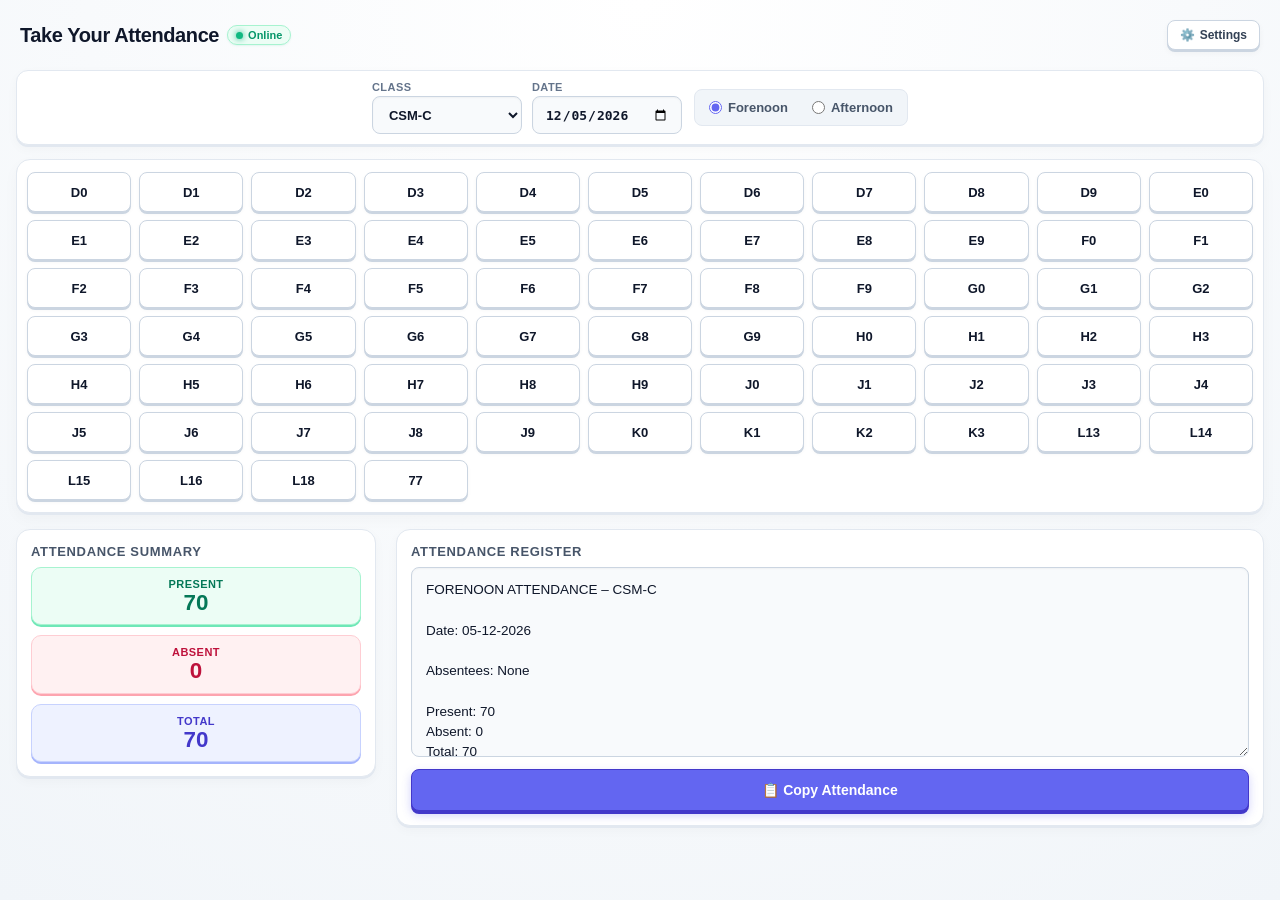
==== commit 6f3263f4: "Implement Multi-Class Attendance System with class management, selector, independent rolls and total" ====
--- a/index.html
+++ b/index.html
@@ -29,18 +29,20 @@
         <button id="pwaInstallBtn" class="install-btn" style="display: none;" title="Install RTR Attendance">
           ⬇️ Install
         </button>
-        <button class="settings-btn" onclick="openRollManager()" title="Manage Roll Numbers">
-          <span class="settings-icon">⚙️</span> <span class="settings-label">Roll Numbers</span>
+        <button class="settings-btn" onclick="openSettingsModal()" title="Manage Classes & Roll Numbers">
+          <span class="settings-icon">⚙️</span> <span class="settings-label">Settings</span>
         </button>
       </div>
     </div>
 
-    <!-- Top Control Card (Subject, Date, Session) -->
+    <!-- Top Control Card (Class Selector, Date, Session) -->
     <div class="controls-card">
       <div class="top">
         <div class="input-wrap">
-          <label for="subject" class="field-label">Subject / Class</label>
-          <input type="text" id="subject" placeholder="Enter Subject" value="CSM-C" autocomplete="off">
+          <label for="classSelector" class="field-label">Class</label>
+          <select id="classSelector" class="class-dropdown" onchange="handleClassChange(this.value)">
+            <!-- Populated dynamically -->
+          </select>
         </div>
         <div class="input-wrap">
           <label for="date" class="field-label">Date</label>
@@ -96,40 +98,80 @@
     </div>
   </div>
 
-  <!-- Roll Number Management Modal -->
+  <!-- Settings Modal (Class Management & Roll Number Management) -->
   <div id="settingsModal" class="modal-overlay" style="display: none;">
     <div class="modal-content">
       <div class="modal-header">
-        <h2>Roll Number Management (<span id="modalClassBadge">CSM-C</span>)</h2>
-        <button class="close-btn" onclick="closeRollManager()">&times;</button>
+        <div class="modal-tabs">
+          <button id="tabBtnRolls" class="tab-btn active" onclick="switchSettingsTab('rolls')">Roll Numbers</button>
+          <button id="tabBtnClasses" class="tab-btn" onclick="switchSettingsTab('classes')">Class Management</button>
+        </div>
+        <button class="close-btn" onclick="closeSettingsModal()">&times;</button>
       </div>
       
-      <div class="modal-toolbar">
-        <button class="btn-primary" onclick="openAddRollModal()">+ Add Roll Number</button>
-        <div class="search-box">
-          <input type="text" id="rollSearchInput" placeholder="Search Roll Number..." oninput="handleRollSearch(this.value)">
-        </div>
-      </div>
-
-      <div class="roll-list-container">
-        <table class="roll-table">
-          <thead>
-            <tr>
-              <th style="width: 50px;">#</th>
-              <th>Roll Number</th>
-              <th style="width: 100px;">Reorder</th>
-              <th style="width: 140px;">Actions</th>
-            </tr>
-          </thead>
-          <tbody id="rollTableBody">
-            <!-- Dynamic Roll rows -->
-          </tbody>
-        </table>
-      </div>
-
-      <div class="modal-footer">
-        <button class="btn-danger-outline" onclick="handleResetRolls()">Reset to Default Roll Numbers</button>
-        <button class="btn-secondary" onclick="closeRollManager()">Close</button>
+      <!-- Tab 1: Roll Number Management -->
+      <div id="tabContentRolls" class="tab-pane active">
+        <div class="modal-toolbar">
+          <div class="toolbar-left">
+            <label for="modalClassSelect" class="toolbar-label">Class:</label>
+            <select id="modalClassSelect" class="modal-dropdown" onchange="handleModalClassChange(this.value)">
+              <!-- Populated dynamically -->
+            </select>
+            <button class="btn-primary" onclick="openAddRollModal()">+ Add Roll Number</button>
+          </div>
+          <div class="search-box">
+            <input type="text" id="rollSearchInput" placeholder="Search Roll Number..." oninput="handleRollSearch(this.value)">
+          </div>
+        </div>
+
+        <div class="roll-list-container">
+          <table class="roll-table">
+            <thead>
+              <tr>
+                <th style="width: 50px;">#</th>
+                <th>Roll Number</th>
+                <th style="width: 100px;">Reorder</th>
+                <th style="width: 140px;">Actions</th>
+              </tr>
+            </thead>
+            <tbody id="rollTableBody">
+              <!-- Dynamic Roll rows -->
+            </tbody>
+          </table>
+        </div>
+
+        <div class="modal-footer">
+          <button class="btn-danger-outline" onclick="handleResetRolls()">Reset to Default Roll Numbers</button>
+          <button class="btn-secondary" onclick="closeSettingsModal()">Close</button>
+        </div>
+      </div>
+
+      <!-- Tab 2: Class Management -->
+      <div id="tabContentClasses" class="tab-pane" style="display: none;">
+        <div class="modal-toolbar">
+          <button class="btn-primary" onclick="openAddClassModal()">+ Add Class</button>
+        </div>
+
+        <div class="roll-list-container">
+          <table class="roll-table">
+            <thead>
+              <tr>
+                <th style="width: 50px;">#</th>
+                <th>Class Name</th>
+                <th style="width: 120px;">Total Students</th>
+                <th style="width: 140px;">Actions</th>
+              </tr>
+            </thead>
+            <tbody id="classTableBody">
+              <!-- Dynamic Class rows -->
+            </tbody>
+          </table>
+        </div>
+
+        <div class="modal-footer">
+          <div></div>
+          <button class="btn-secondary" onclick="closeSettingsModal()">Close</button>
+        </div>
       </div>
     </div>
   </div>
@@ -153,6 +195,25 @@
     </div>
   </div>
 
+  <!-- Add / Edit Class Modal -->
+  <div id="classEditModal" class="modal-overlay" style="display: none;">
+    <div class="modal-content modal-sm">
+      <div class="modal-header">
+        <h3 id="classEditModalTitle">Add Class</h3>
+        <button class="close-btn" onclick="closeClassEditModal()">&times;</button>
+      </div>
+      <div class="modal-body">
+        <label for="classInput">Class Name:</label>
+        <input type="text" id="classInput" placeholder="e.g. CSM-A" maxlength="30" autofocus>
+        <p id="classInputError" class="error-msg" style="display: none;"></p>
+      </div>
+      <div class="modal-footer">
+        <button class="btn-secondary" onclick="closeClassEditModal()">Cancel</button>
+        <button class="btn-primary" id="saveClassBtn" onclick="saveClass()">Save</button>
+      </div>
+    </div>
+  </div>
+
   <script src="scrip.js"></script>
 </body>
 </html>
--- a/style.css
+++ b/style.css
@@ -219,21 +219,25 @@
   letter-spacing: 0.04em;
 }
 
-.top input {
+.top input,
+.class-dropdown {
   padding: 8px 12px;
   width: 150px;
+  height: 38px;
   border-radius: 8px;
   border: 1px solid #cbd5e1;
   font-size: 13px;
-  font-weight: 600;
+  font-weight: 700;
   background: #f8fafc;
   color: #0f172a;
   outline: none;
   box-shadow: inset 0 1px 2px rgba(0, 0, 0, 0.04);
   transition: all 0.15s ease;
-}
-
-.top input:focus {
+  cursor: pointer;
+}
+
+.top input:focus,
+.class-dropdown:focus {
   background: #ffffff;
   border-color: #6366f1;
   box-shadow: 0 0 0 3px rgba(99, 102, 241, 0.15);
@@ -613,9 +617,40 @@
   display: flex;
   justify-content: space-between;
   align-items: center;
-  padding: 14px 18px;
+  padding: 10px 16px;
   border-bottom: 1px solid #e2e8f0;
   background: #f8fafc;
+  gap: 8px;
+}
+
+.modal-tabs {
+  display: flex;
+  align-items: center;
+  gap: 6px;
+}
+
+.tab-btn {
+  padding: 6px 14px;
+  font-size: 13px;
+  font-weight: 700;
+  background: transparent;
+  color: #64748b;
+  border: 1px solid transparent;
+  border-radius: 8px;
+  cursor: pointer;
+  transition: all 0.15s ease;
+}
+
+.tab-btn:hover {
+  background: #e2e8f0;
+  color: #0f172a;
+}
+
+.tab-btn.active {
+  background: #ffffff;
+  color: #4338ca;
+  border-color: #cbd5e1;
+  box-shadow: 0 2px 0 #cbd5e1;
 }
 
 .modal-header h2,
@@ -624,10 +659,6 @@
   font-size: 16px;
   font-weight: 800;
   color: #0f172a;
-}
-
-.modal-header #modalClassBadge {
-  color: #6366f1;
 }
 
 .close-btn {
@@ -661,6 +692,39 @@
   background: #ffffff;
   border-bottom: 1px solid #e2e8f0;
   gap: 10px;
+  flex-wrap: wrap;
+}
+
+.toolbar-left {
+  display: flex;
+  align-items: center;
+  gap: 8px;
+  flex-wrap: wrap;
+}
+
+.toolbar-label {
+  font-size: 12px;
+  font-weight: 700;
+  color: #475569;
+  text-transform: uppercase;
+  letter-spacing: 0.04em;
+}
+
+.modal-dropdown {
+  padding: 6px 10px;
+  height: 36px;
+  border-radius: 8px;
+  border: 1px solid #cbd5e1;
+  font-size: 13px;
+  font-weight: 700;
+  background: #f8fafc;
+  color: #0f172a;
+  outline: none;
+  cursor: pointer;
+}
+
+.modal-dropdown:focus {
+  border-color: #6366f1;
 }
 
 .btn-primary {
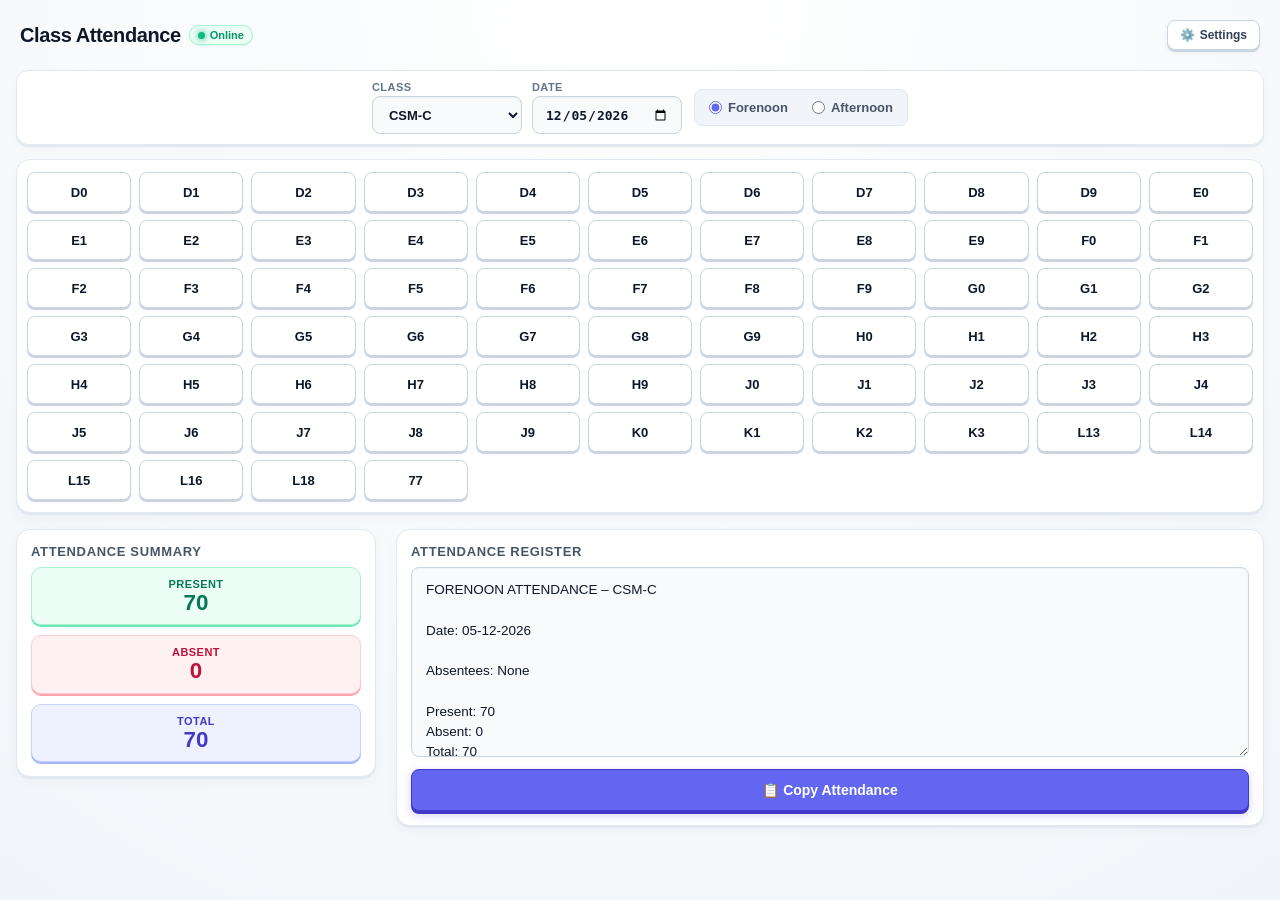
==== commit 2559feda: "Rename app to Class Attendance" ====
--- a/index.html
+++ b/index.html
@@ -4,8 +4,8 @@
   <meta charset="UTF-8">
   <meta name="viewport" content="width=device-width, initial-scale=1.0">
   <meta name="theme-color" content="#6366f1">
-  <title>CSM-C College Attendance | Attendance Management System</title>
-  <meta name="description" content="CSM-C College Attendance Management System for managing student attendance, roll numbers, and attendance registers.">
+  <title>Class Attendance | College Attendance Management System</title>
+  <meta name="description" content="Class Attendance is a college attendance management system for managing classes, roll numbers, daily attendance, sessions, and attendance records.">
   <meta name="robots" content="index, follow">
   <link rel="canonical" href="https://rtrproject.vercel.app/">
   <link rel="manifest" href="manifest.json">
@@ -19,14 +19,14 @@
     <!-- Top Navigation / Header -->
     <div class="header-bar">
       <div class="header-left">
-        <h1>Take Your Attendance</h1>
+        <h1>Class Attendance</h1>
         <span id="connectionStatus" class="status-badge online" title="Connection Status">
           <span class="status-dot"></span>
           <span class="status-text">Online</span>
         </span>
       </div>
       <div class="header-actions">
-        <button id="pwaInstallBtn" class="install-btn" style="display: none;" title="Install RTR Attendance">
+        <button id="pwaInstallBtn" class="install-btn" style="display: none;" title="Install Class Attendance">
           ⬇️ Install
         </button>
         <button class="settings-btn" onclick="openSettingsModal()" title="Manage Classes & Roll Numbers">
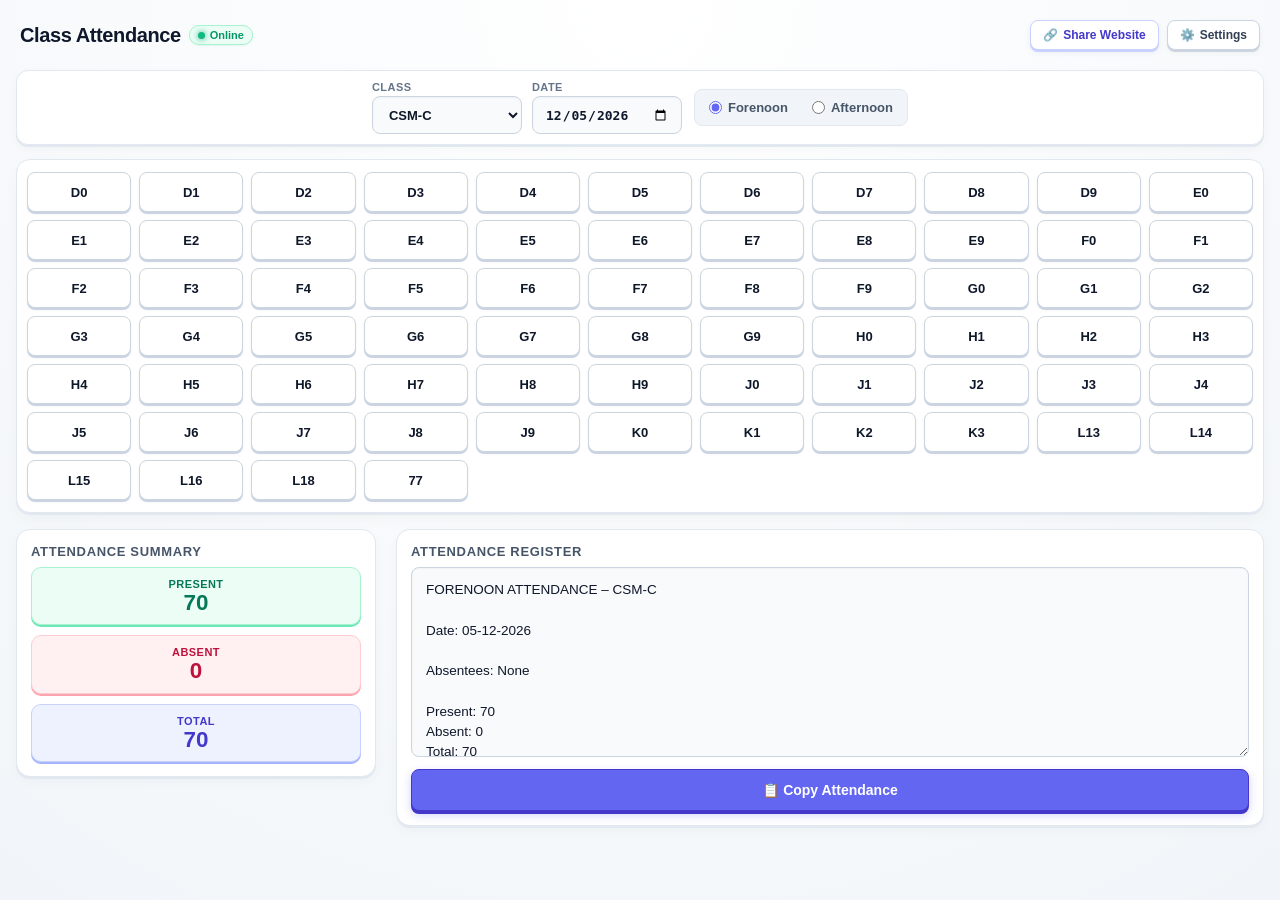
==== commit bc8bec74: "Add website sharing and roll management" ====
--- a/index.html
+++ b/index.html
@@ -29,6 +29,9 @@
         <button id="pwaInstallBtn" class="install-btn" style="display: none;" title="Install Class Attendance">
           ⬇️ Install
         </button>
+        <button id="shareWebsiteBtn" class="share-btn" onclick="shareWebsite()" title="Share Website">
+          <span class="share-icon">🔗</span> <span class="share-label">Share Website</span>
+        </button>
         <button class="settings-btn" onclick="openSettingsModal()" title="Manage Classes & Roll Numbers">
           <span class="settings-icon">⚙️</span> <span class="settings-label">Settings</span>
         </button>
@@ -141,7 +144,10 @@
         </div>
 
         <div class="modal-footer">
-          <button class="btn-danger-outline" onclick="handleResetRolls()">Reset to Default Roll Numbers</button>
+          <div class="footer-left-actions">
+            <button class="btn-danger-outline" onclick="handleDeleteAllRolls()" title="Delete All Roll Numbers from this class">Delete All Roll Numbers</button>
+            <button class="btn-warning-outline" onclick="handleResetRolls()" title="Reset to Default Roll Numbers">Reset to Default</button>
+          </div>
           <button class="btn-secondary" onclick="closeSettingsModal()">Close</button>
         </div>
       </div>
--- a/style.css
+++ b/style.css
@@ -179,6 +179,37 @@
   box-shadow: 0 0 0 transparent;
 }
 
+.share-btn {
+  padding: 7px 12px;
+  font-size: 12px;
+  font-weight: 700;
+  background: #ffffff;
+  color: #4338ca;
+  border: 1px solid #c7d2fe;
+  border-radius: 8px;
+  cursor: pointer;
+  display: inline-flex;
+  align-items: center;
+  gap: 5px;
+  white-space: nowrap;
+  box-shadow: 0 2px 0 #c7d2fe, 0 3px 6px rgba(99, 102, 241, 0.08);
+  transition: all 0.15s ease;
+  touch-action: manipulation;
+}
+
+.share-btn:hover {
+  background: #eef2ff;
+  color: #3730a3;
+  border-color: #a5b4fc;
+  transform: translateY(-1px);
+  box-shadow: 0 3px 0 #a5b4fc, 0 4px 8px rgba(99, 102, 241, 0.15);
+}
+
+.share-btn:active {
+  transform: translateY(2px);
+  box-shadow: 0 0 0 transparent;
+}
+
 /* =========================================================
    Controls Card (Subject, Date, Session)
    ========================================================= */
@@ -933,6 +964,13 @@
   gap: 10px;
 }
 
+.footer-left-actions {
+  display: flex;
+  align-items: center;
+  gap: 8px;
+  flex-wrap: wrap;
+}
+
 .btn-danger-outline {
   height: 38px;
   background: #ffffff;
@@ -954,6 +992,31 @@
 }
 
 .btn-danger-outline:active {
+  transform: translateY(2px);
+  box-shadow: 0 0 0 transparent;
+}
+
+.btn-warning-outline {
+  height: 38px;
+  background: #ffffff;
+  color: #d97706;
+  border: 1px solid #fde68a;
+  padding: 0 12px;
+  font-size: 12px;
+  font-weight: 700;
+  margin: 0;
+  border-radius: 8px;
+  cursor: pointer;
+  box-shadow: 0 2px 0 #fde68a;
+  transition: all 0.15s ease;
+}
+
+.btn-warning-outline:hover {
+  background: #fef3c7;
+  border-color: #d97706;
+}
+
+.btn-warning-outline:active {
   transform: translateY(2px);
   box-shadow: 0 0 0 transparent;
 }
@@ -1031,6 +1094,12 @@
     flex-direction: column;
     align-items: stretch;
   }
+  .footer-left-actions {
+    display: flex;
+    flex-direction: column;
+    width: 100%;
+    gap: 8px;
+  }
   .modal-footer button {
     width: 100%;
   }
